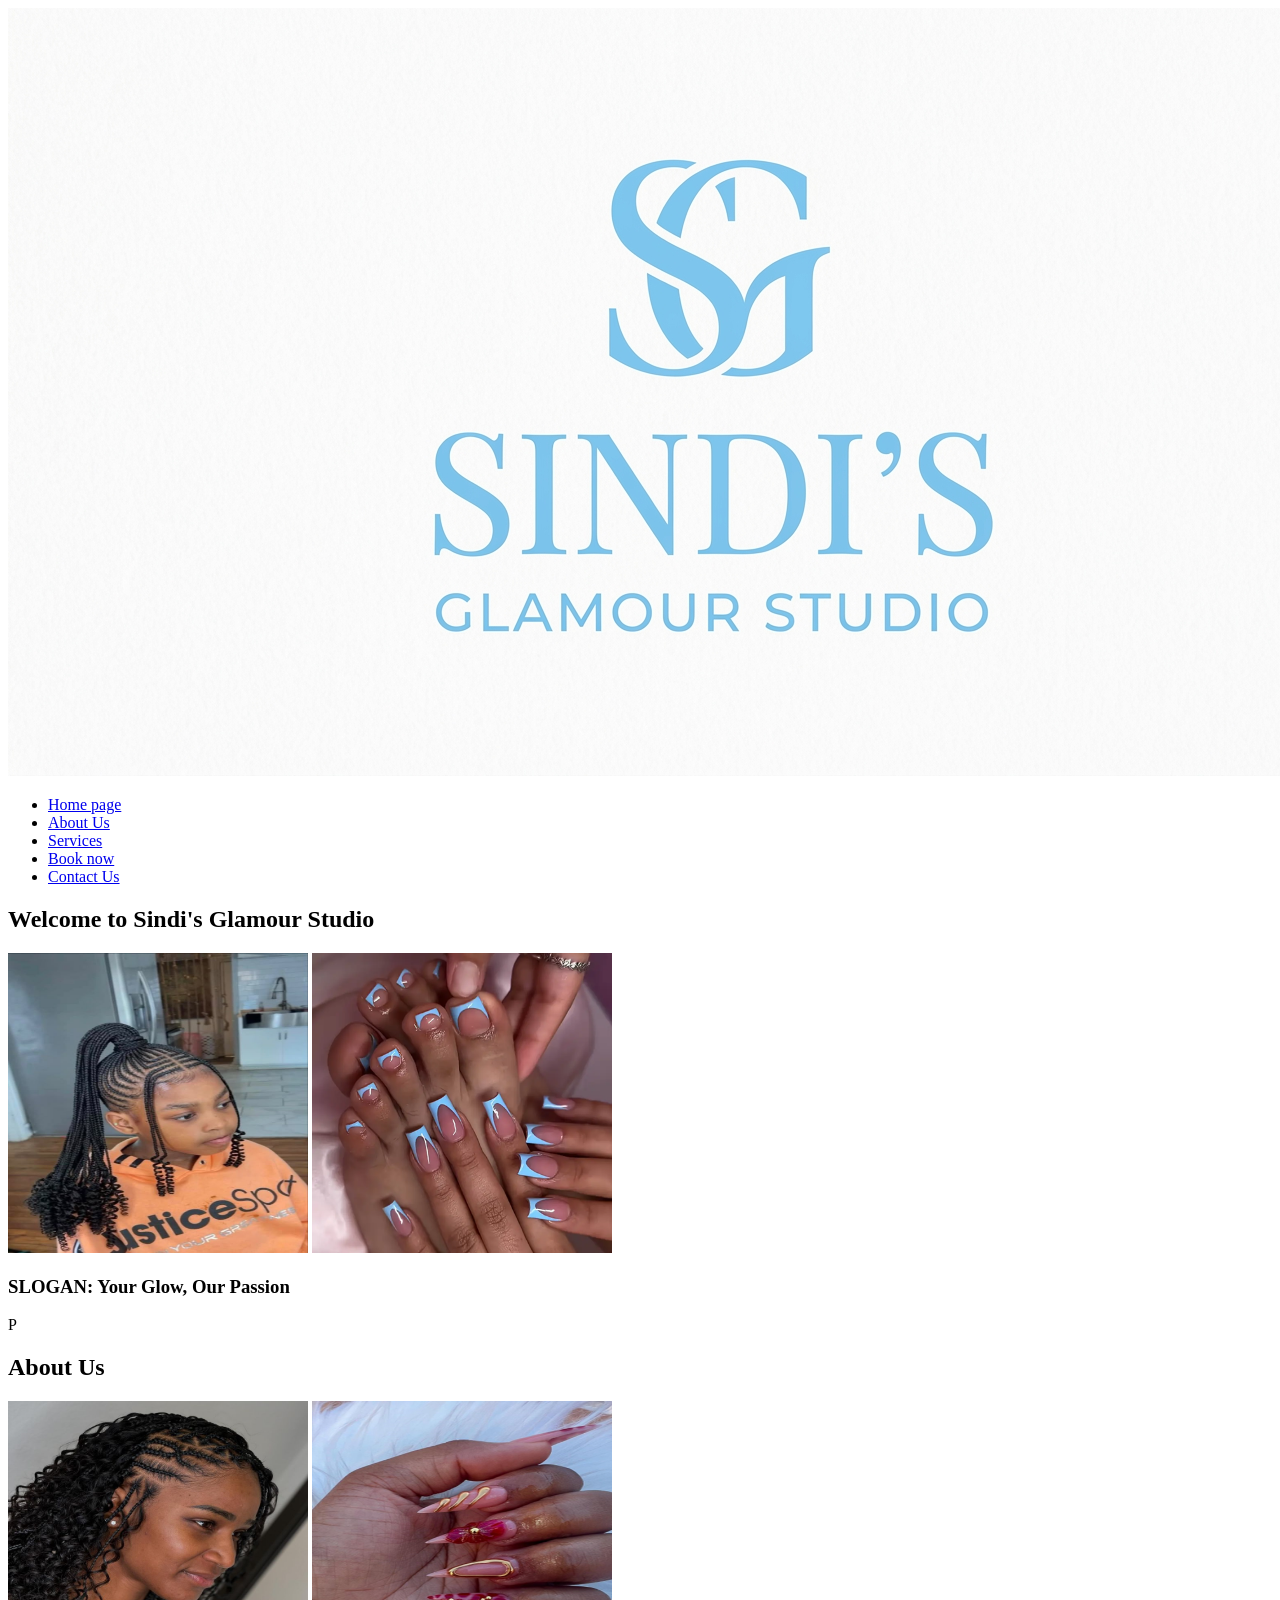
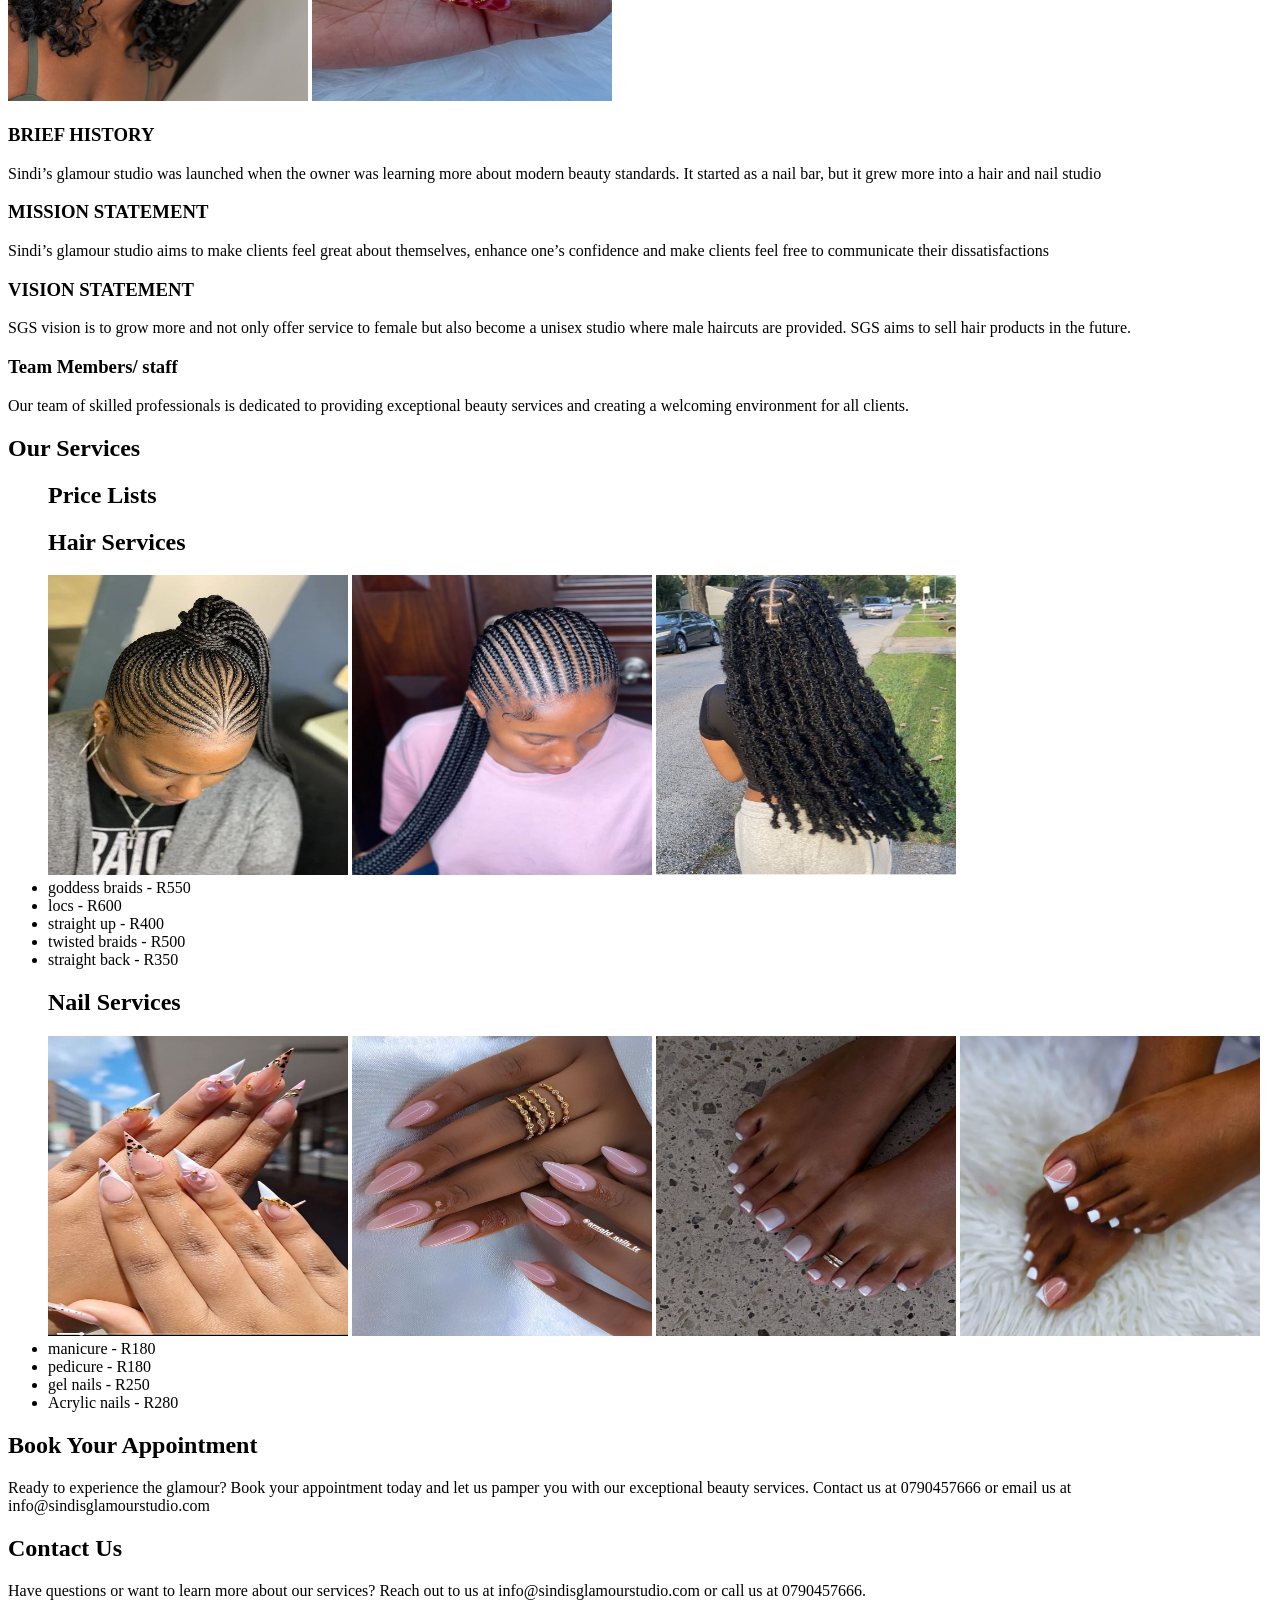
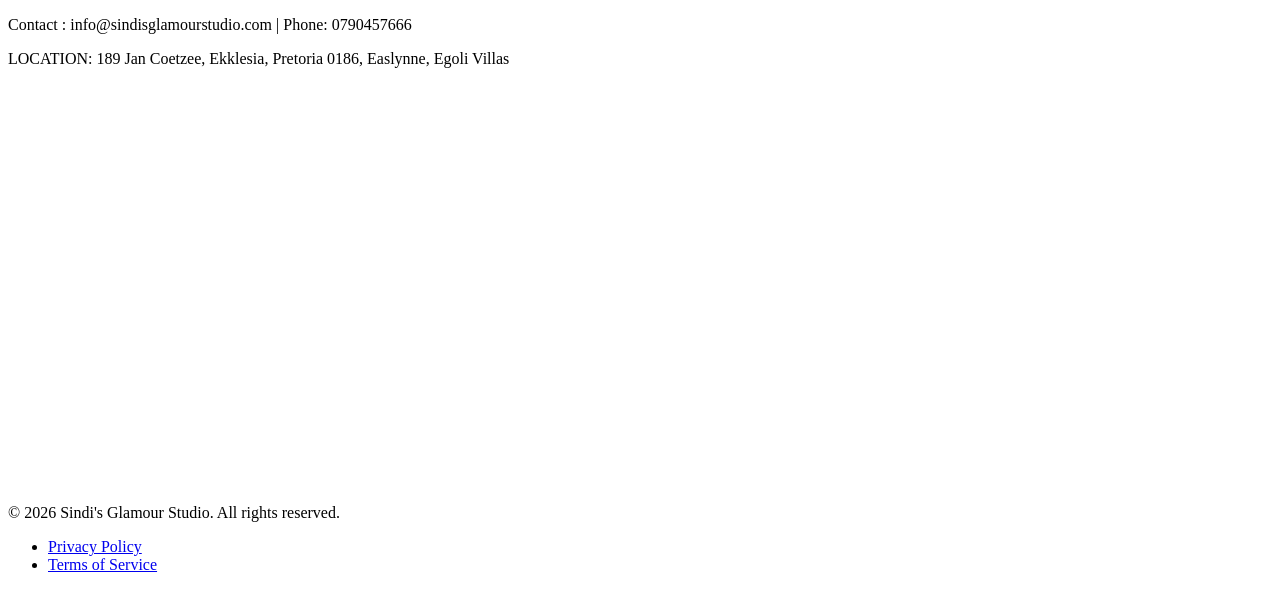
==== index.html @ ba24de49 "updated website pages" ====
<!DOCTYPE html>
<html lang="en">
<head>
    <meta charset="UTF-8">
    <meta name="viewport" content="width=device-width, initial-scale=1.0">
    <title>Sindi's Studio Website </title>
</head>
<body>
 <header>
    <img src="Logo.png"  >
     <ul>
           <li><a href="#Homepage"> Home page </a></li>
           <li><a href="#AboutUs"> About Us </a></li>
           <li><a href="#Services"> Services </a></li>
           <li><a href="#Reservations"> Book now </a></li> 
           <li><a href="#ContactUs"> Contact Us </a></li>
        </ul>
    </nav>
 </header>

<section id="Homepage">
<h1> Welcome to Sindi's Glamour Studio </h1>
    <img src="hair 1.jpg" alt="Hair Style" style="width:300px; height: 300px;">
    <img src="nails 1.png" alt="Nails Design" style="width:300px; height: 300px;">
    <h3>SLOGAN: Your Glow, Our Passion</h3>
     P
</section>
<section id="AboutUs">
    <h2> About Us </h2>
    <img src="hair 2.jpg" alt="About Us" style="width:300px;height: 300px;">
     <img src="nails 2.png" alt="About Us" style="width:300px; height: 300px;">
    <h3>BRIEF HISTORY</h3>
      <p>Sindi’s glamour studio was launched when the owner was
        learning more about modern beauty standards. It started as 
        a nail bar, but it grew more into a hair and nail studio </p>
    <h3>MISSION STATEMENT</h3>
      <p>Sindi’s glamour studio aims to make clients feel great
        about themselves, enhance one’s confidence and make clients 
        feel free to communicate their dissatisfactions
       <h3>VISION STATEMENT</h3>
       <p>SGS vision is to grow more and not only offer service to female
         but also become a unisex studio where male haircuts are provided.
         SGS aims to sell hair products in the future.
</p>  
    <h3> Team Members/ staff </h3>
      <p>Our team of skilled professionals is dedicated to providing 
        exceptional beauty services and creating a welcoming 
        environment for all clients.</p>
</section>
<section id="Services">
    <h2> Our Services </h2>
    <ul>
        <h2>Price Lists</h2>
        <h2>Hair Services </h2>
        <img src="hair 3.jpg" alt="Hair Service" style="width:300px; height:300px;">
         <img src="sgs hair 1.jpg" alt="hair srvice" style="width: 300px;height:300px ;">
         <img src="sgs hair 2.jpg" alt="hair service" style="width: 300px;height:300px ;">
        <li> goddess braids - R550</li>
        <li>locs - R600</li>
        <li> straight up - R400</li>
         <li>twisted braids - R500</li>
        <li>straight back - R350</li>
        <h2>Nail Services</h2>
        <img src="nails 3.jpg" alt="Nails Design 3" style="width:300px; height:300px;">
        <img src="sgs nair 1.jpg" alt="Nail Service 1" style="width: 300px;height:300px ;">
        <img src="sgs nail 2.jpg" alt="Nail Service 2" style="width: 300px;height:300px ;">
        <img src="sgs nail 3.jpg" alt="Nail Service 3" style="width: 300px;height:300px ;">

        <li>manicure - R180</li> 
        <li>pedicure - R180</li>
        <li>gel nails - R250</li>
        <li>Acrylic nails - R280</li>
    </ul>
</section>
<section id="Reservations">
    <h2> Book Your Appointment </h2>
    <p>Ready to experience the glamour? Book your appointment today and let us pamper you with our exceptional beauty services. Contact us at 0790457666 or email us at info@sindisglamourstudio.com</p>
</section>
<section id="ContactUs">
    <h2> Contact Us </h2>
    <p>Have questions or want to learn more about our services? Reach out to us at info@sindisglamourstudio.com or call us at 0790457666.</p>
<p>Contact : info@sindisglamourstudio.com | Phone: 0790457666</p>
<p>LOCATION: 189 Jan Coetzee, Ekklesia, Pretoria 0186, Easlynne, Egoli Villas</p>
<iframe src="https://www.google.com/maps/embed?pb=!1m18!1m12!1m3!1d3600.1234567890!2d28.0234567!3d-25.7234567!2m3!1f0!2f0!3f0!3m2!1i1024!2i768!4f13.1!3m3!1m2!1s0x1e955d1234567890%3A0x1234567890abcdef!2s189%20Jan%20Coetzee%2C%20Ekklesia%2C%20Pretoria%2C%200186!5e0!3m2!1sen!2sza!4v1234567890123" width="100%" height="400" style="border:0;" allowfullscreen="" loading="lazy" referrerpolicy="no-referrer-when-downgrade"></iframe>
</section>
 <footer>
    
    <p>&copy; 2026 Sindi's Glamour Studio. All rights reserved.</p>
    <ul>
        <li><a href="#privacy">Privacy Policy</a></li>
        <li><a href="#terms">Terms of Service</a></li>
        
    </ul>
 </footer>
</body>
</html>
























</html>
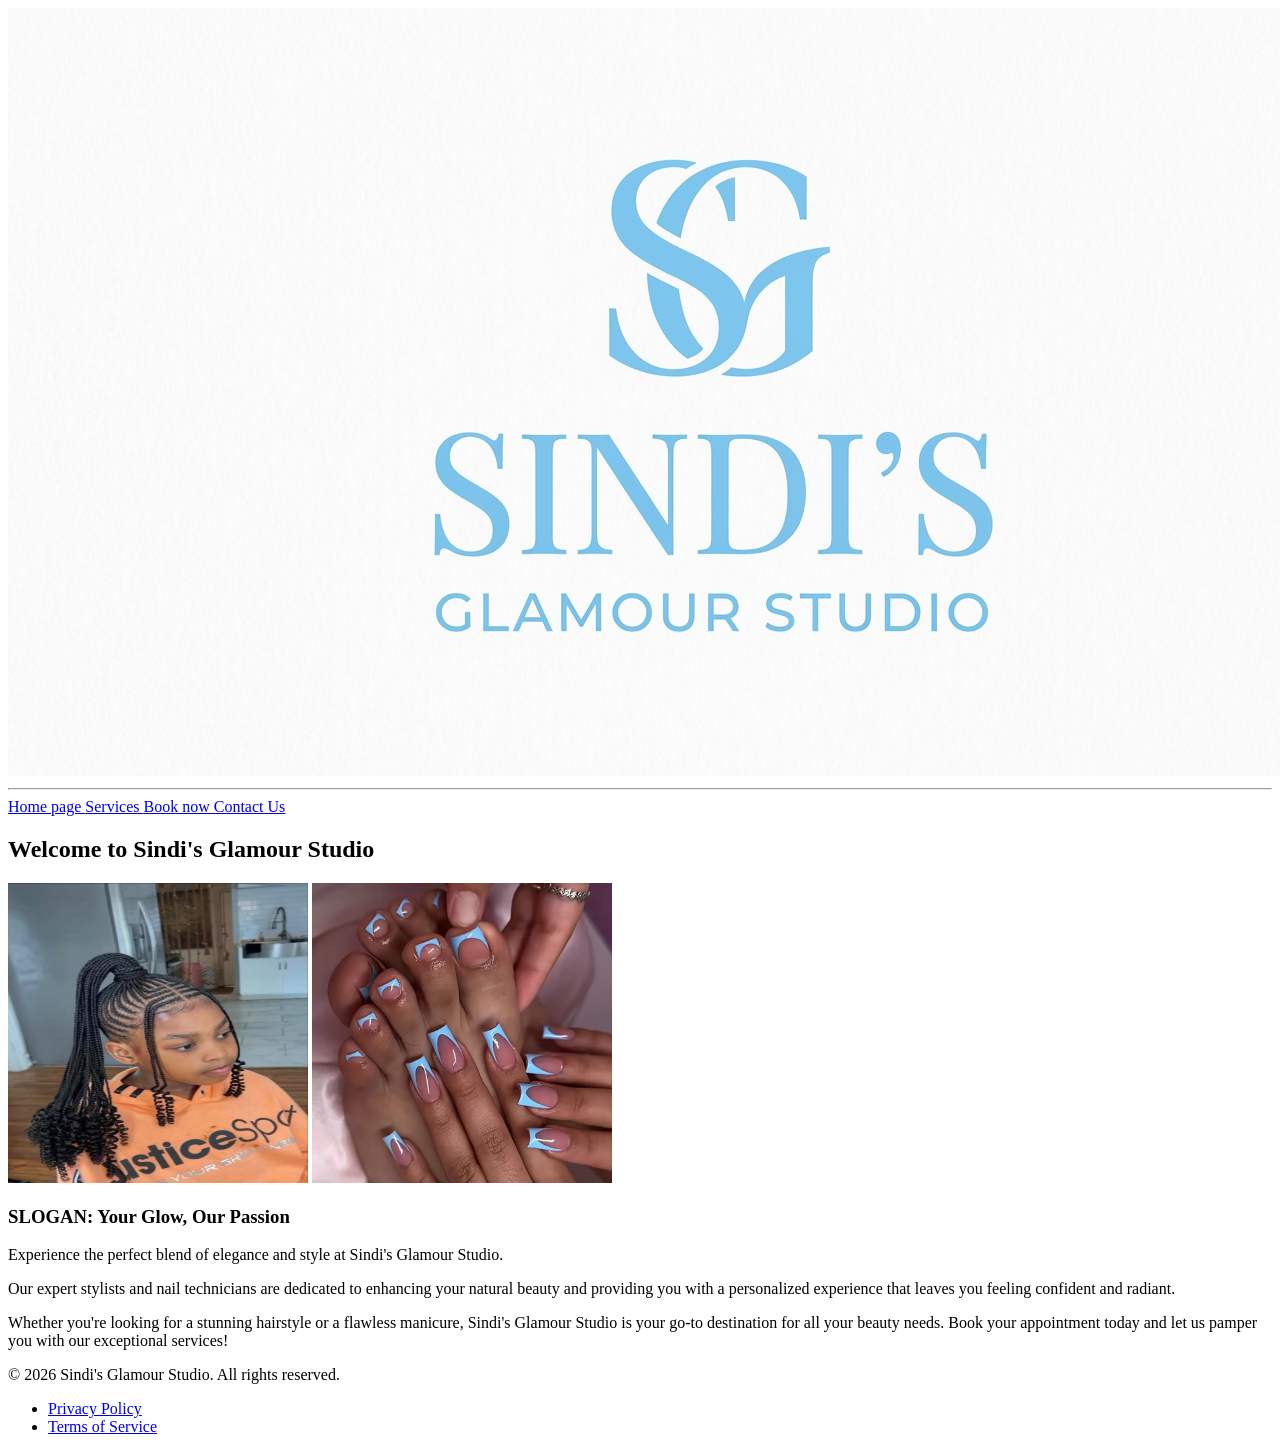
==== commit fa8392b8: "update index.html and add more website pages such as services.html,contact.html,reservation.html and" ====
--- a/index.html
+++ b/index.html
@@ -3,19 +3,21 @@
 <head>
     <meta charset="UTF-8">
     <meta name="viewport" content="width=device-width, initial-scale=1.0">
-    <title>Sindi's Studio Website </title>
+    <title> Home - Sindi's Glamour Studio </title>
 </head>
 <body>
  <header>
-    <img src="Logo.png"  >
-     <ul>
-           <li><a href="#Homepage"> Home page </a></li>
-           <li><a href="#AboutUs"> About Us </a></li>
-           <li><a href="#Services"> Services </a></li>
-           <li><a href="#Reservations"> Book now </a></li> 
-           <li><a href="#ContactUs"> Contact Us </a></li>
-        </ul>
+  
+    <img src="Logo.png" alt="Sindi's Glamour Studio Logo">
+    
+    <nav>
+        <hr>
+           <a href="#Homepage"> Home page </a>
+           <a href="#Services"> Services </a>
+           <a href="#Reservations"> Book now </a>
+           <a href="#ContactUs"> Contact Us </a>
     </nav>
+  
  </header>
 
 <section id="Homepage">
@@ -23,68 +25,12 @@
     <img src="hair 1.jpg" alt="Hair Style" style="width:300px; height: 300px;">
     <img src="nails 1.png" alt="Nails Design" style="width:300px; height: 300px;">
     <h3>SLOGAN: Your Glow, Our Passion</h3>
-     P
-</section>
-<section id="AboutUs">
-    <h2> About Us </h2>
-    <img src="hair 2.jpg" alt="About Us" style="width:300px;height: 300px;">
-     <img src="nails 2.png" alt="About Us" style="width:300px; height: 300px;">
-    <h3>BRIEF HISTORY</h3>
-      <p>Sindi’s glamour studio was launched when the owner was
-        learning more about modern beauty standards. It started as 
-        a nail bar, but it grew more into a hair and nail studio </p>
-    <h3>MISSION STATEMENT</h3>
-      <p>Sindi’s glamour studio aims to make clients feel great
-        about themselves, enhance one’s confidence and make clients 
-        feel free to communicate their dissatisfactions
-       <h3>VISION STATEMENT</h3>
-       <p>SGS vision is to grow more and not only offer service to female
-         but also become a unisex studio where male haircuts are provided.
-         SGS aims to sell hair products in the future.
-</p>  
-    <h3> Team Members/ staff </h3>
-      <p>Our team of skilled professionals is dedicated to providing 
-        exceptional beauty services and creating a welcoming 
-        environment for all clients.</p>
-</section>
-<section id="Services">
-    <h2> Our Services </h2>
-    <ul>
-        <h2>Price Lists</h2>
-        <h2>Hair Services </h2>
-        <img src="hair 3.jpg" alt="Hair Service" style="width:300px; height:300px;">
-         <img src="sgs hair 1.jpg" alt="hair srvice" style="width: 300px;height:300px ;">
-         <img src="sgs hair 2.jpg" alt="hair service" style="width: 300px;height:300px ;">
-        <li> goddess braids - R550</li>
-        <li>locs - R600</li>
-        <li> straight up - R400</li>
-         <li>twisted braids - R500</li>
-        <li>straight back - R350</li>
-        <h2>Nail Services</h2>
-        <img src="nails 3.jpg" alt="Nails Design 3" style="width:300px; height:300px;">
-        <img src="sgs nair 1.jpg" alt="Nail Service 1" style="width: 300px;height:300px ;">
-        <img src="sgs nail 2.jpg" alt="Nail Service 2" style="width: 300px;height:300px ;">
-        <img src="sgs nail 3.jpg" alt="Nail Service 3" style="width: 300px;height:300px ;">
-
-        <li>manicure - R180</li> 
-        <li>pedicure - R180</li>
-        <li>gel nails - R250</li>
-        <li>Acrylic nails - R280</li>
-    </ul>
-</section>
-<section id="Reservations">
-    <h2> Book Your Appointment </h2>
-    <p>Ready to experience the glamour? Book your appointment today and let us pamper you with our exceptional beauty services. Contact us at 0790457666 or email us at info@sindisglamourstudio.com</p>
-</section>
-<section id="ContactUs">
-    <h2> Contact Us </h2>
-    <p>Have questions or want to learn more about our services? Reach out to us at info@sindisglamourstudio.com or call us at 0790457666.</p>
-<p>Contact : info@sindisglamourstudio.com | Phone: 0790457666</p>
-<p>LOCATION: 189 Jan Coetzee, Ekklesia, Pretoria 0186, Easlynne, Egoli Villas</p>
-<iframe src="https://www.google.com/maps/embed?pb=!1m18!1m12!1m3!1d3600.1234567890!2d28.0234567!3d-25.7234567!2m3!1f0!2f0!3f0!3m2!1i1024!2i768!4f13.1!3m3!1m2!1s0x1e955d1234567890%3A0x1234567890abcdef!2s189%20Jan%20Coetzee%2C%20Ekklesia%2C%20Pretoria%2C%200186!5e0!3m2!1sen!2sza!4v1234567890123" width="100%" height="400" style="border:0;" allowfullscreen="" loading="lazy" referrerpolicy="no-referrer-when-downgrade"></iframe>
-</section>
- <footer>
-    
+     <p>Experience the perfect blend of elegance and style at Sindi's Glamour Studio.</p>
+     <p>Our expert stylists and nail technicians are dedicated to enhancing your natural beauty and providing you with a personalized experience that leaves you feeling confident and radiant.</p>
+      <p>Whether you're looking for a stunning hairstyle or a flawless manicure, Sindi's Glamour Studio is your go-to destination for all your beauty needs. Book your appointment today and let us pamper you with our exceptional services!</p>
+    </section>
+</main>
+    <footer>
     <p>&copy; 2026 Sindi's Glamour Studio. All rights reserved.</p>
     <ul>
         <li><a href="#privacy">Privacy Policy</a></li>
@@ -93,29 +39,4 @@
     </ul>
  </footer>
 </body>
-</html>
-
-
-
-
-
-
-
-
-
-
-
-
-
-
-
-
-
-
-
-
-
-
-
-
 </html>
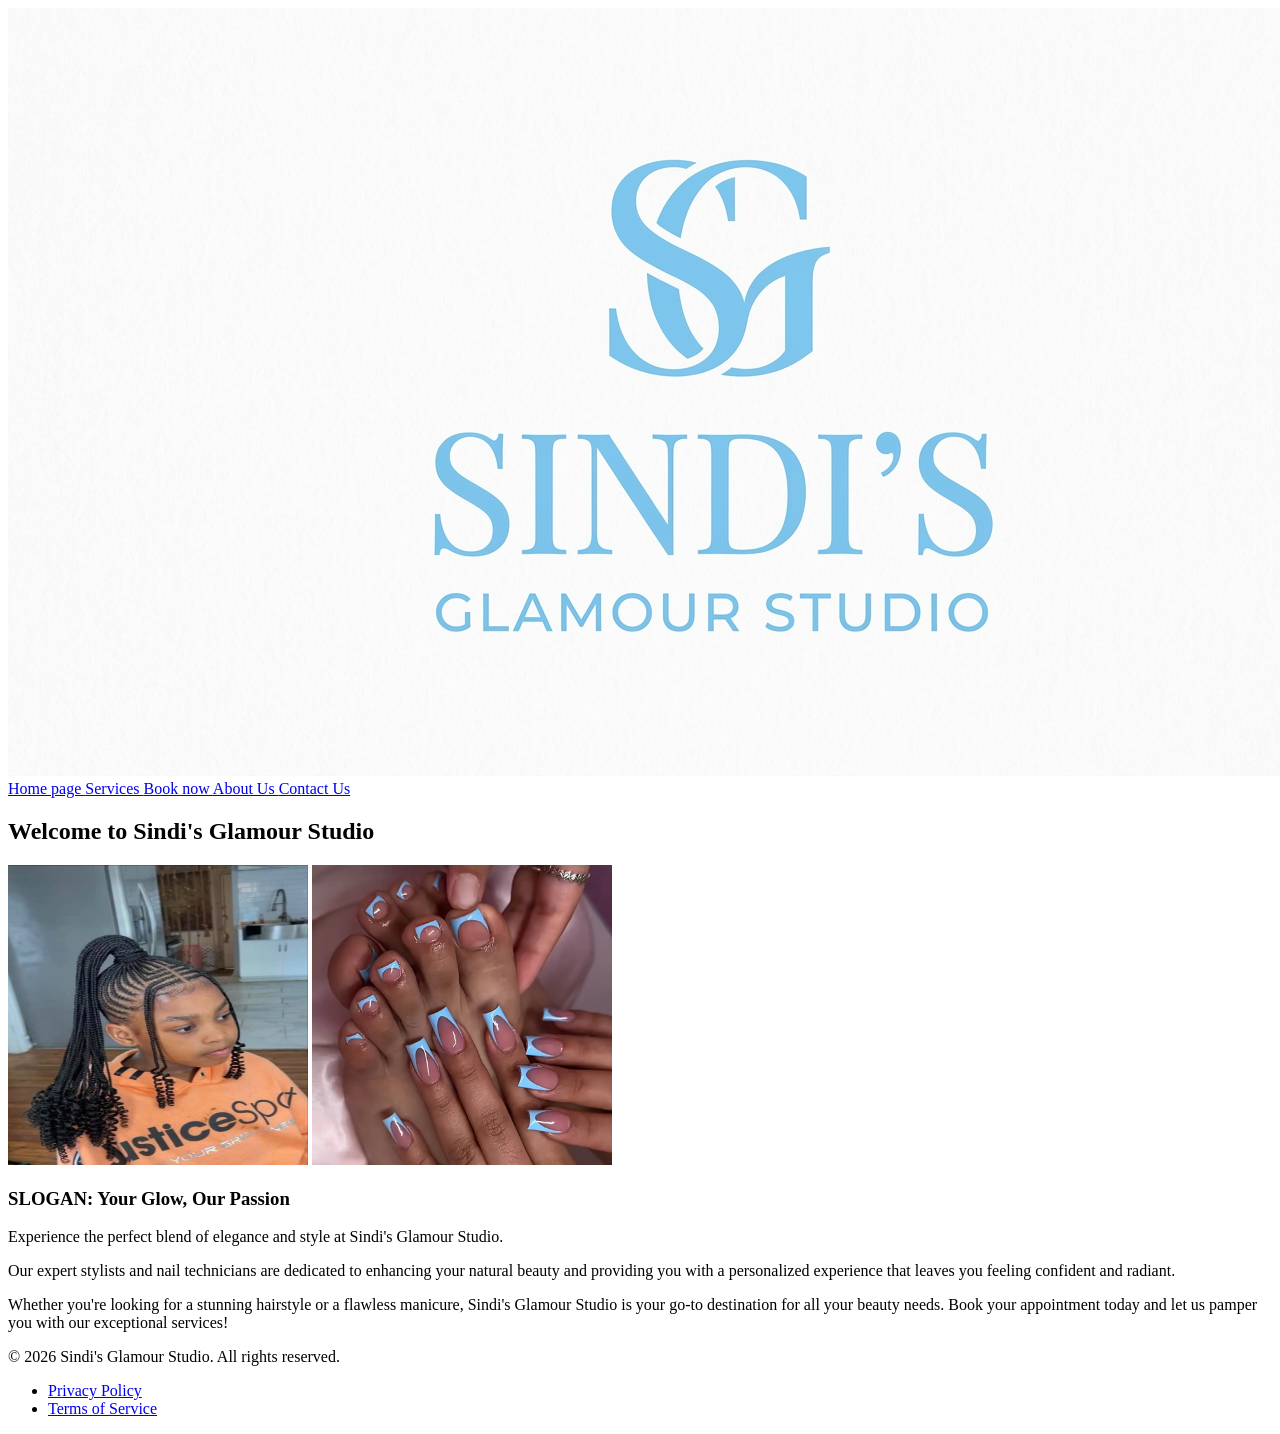
==== commit 1da9b654: "i comitted all changes made in the  sindi's glamour folder and addition of a doc.x  and the delete o" ====
--- a/index.html
+++ b/index.html
@@ -7,14 +7,14 @@
 </head>
 <body>
  <header>
-  
+  <!-- The header section includes the logo and navigation menu which will be added to all the pages -->
     <img src="Logo.png" alt="Sindi's Glamour Studio Logo">
     
     <nav>
-        <hr>
            <a href="#Homepage"> Home page </a>
            <a href="#Services"> Services </a>
            <a href="#Reservations"> Book now </a>
+            <a href="#AboutUs"> About Us </a>
            <a href="#ContactUs"> Contact Us </a>
     </nav>
   
@@ -31,7 +31,8 @@
     </section>
 </main>
     <footer>
-    <p>&copy; 2026 Sindi's Glamour Studio. All rights reserved.</p>
+        <!-- The footer section includes copyright information and links to privacy policy and terms of service which will be added to all the pages -->
+        <p>&copy; 2026 Sindi's Glamour Studio. All rights reserved.</p>
     <ul>
         <li><a href="#privacy">Privacy Policy</a></li>
         <li><a href="#terms">Terms of Service</a></li>
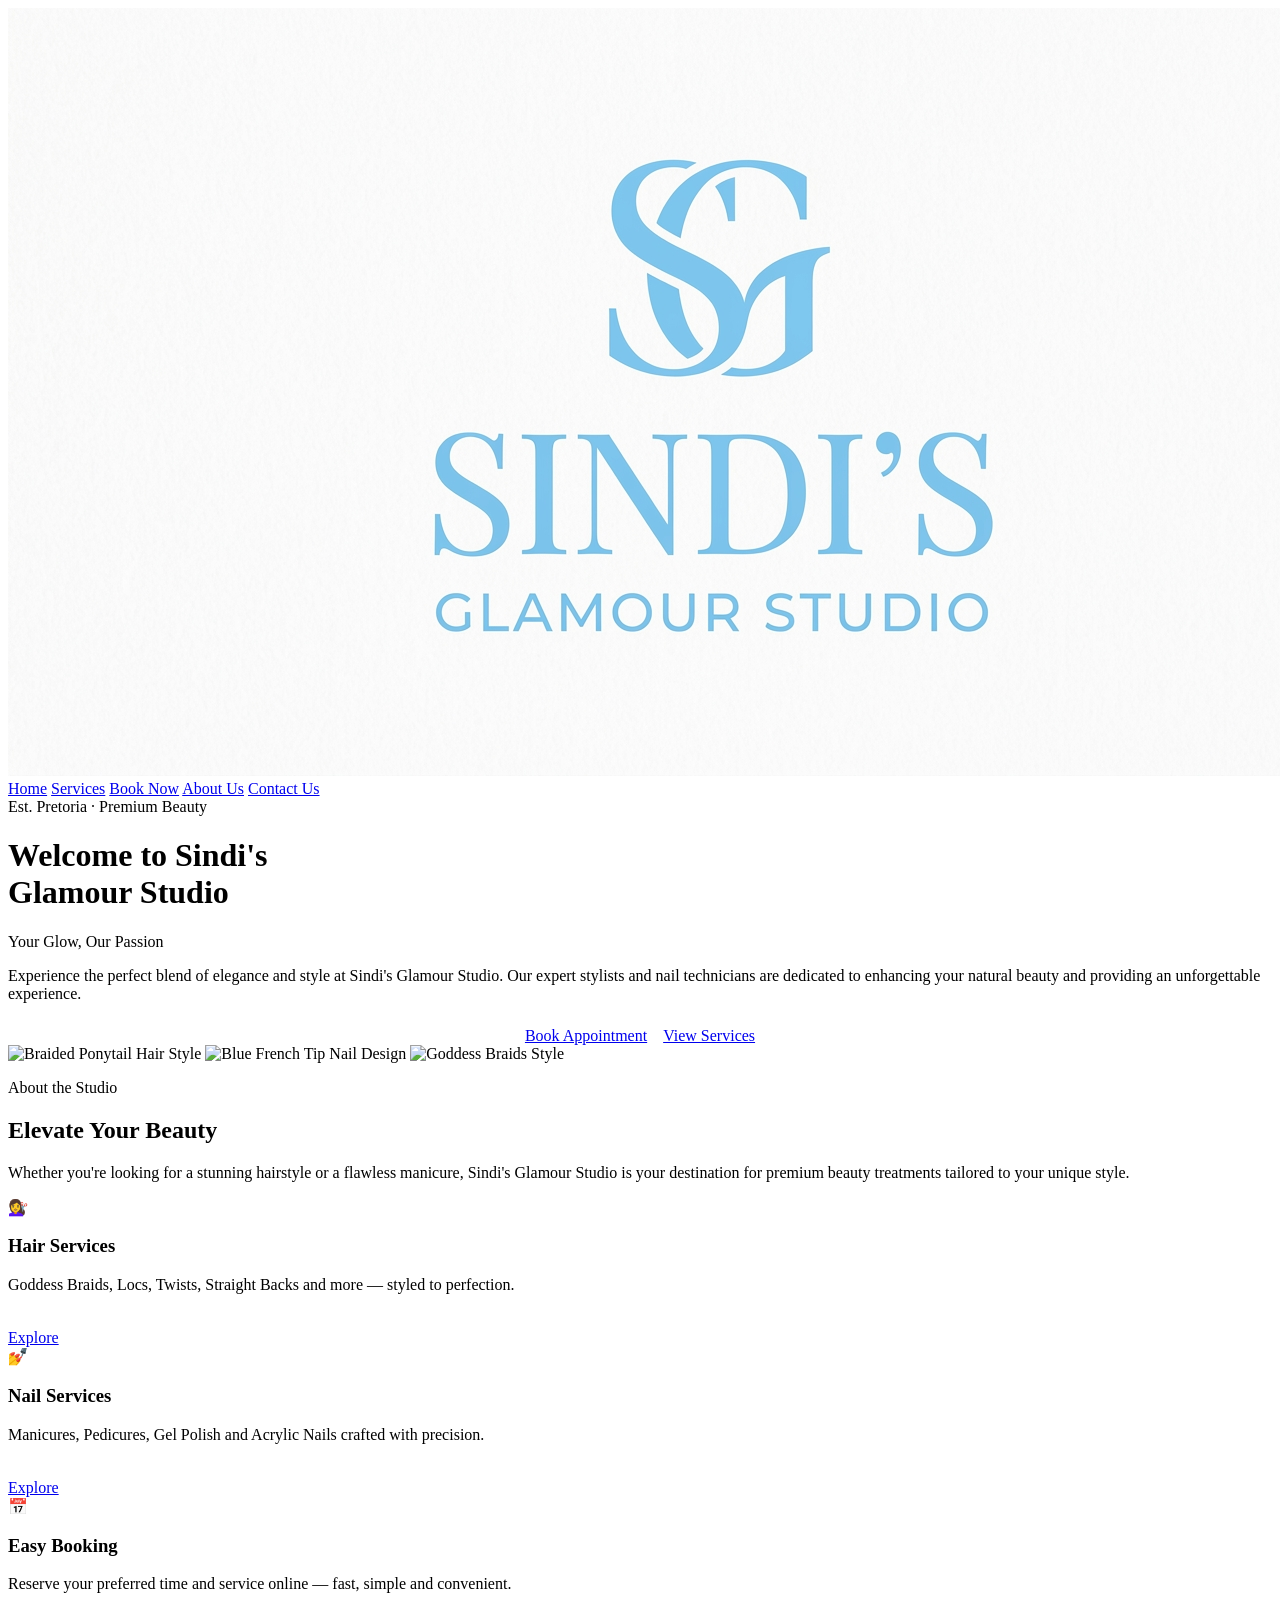
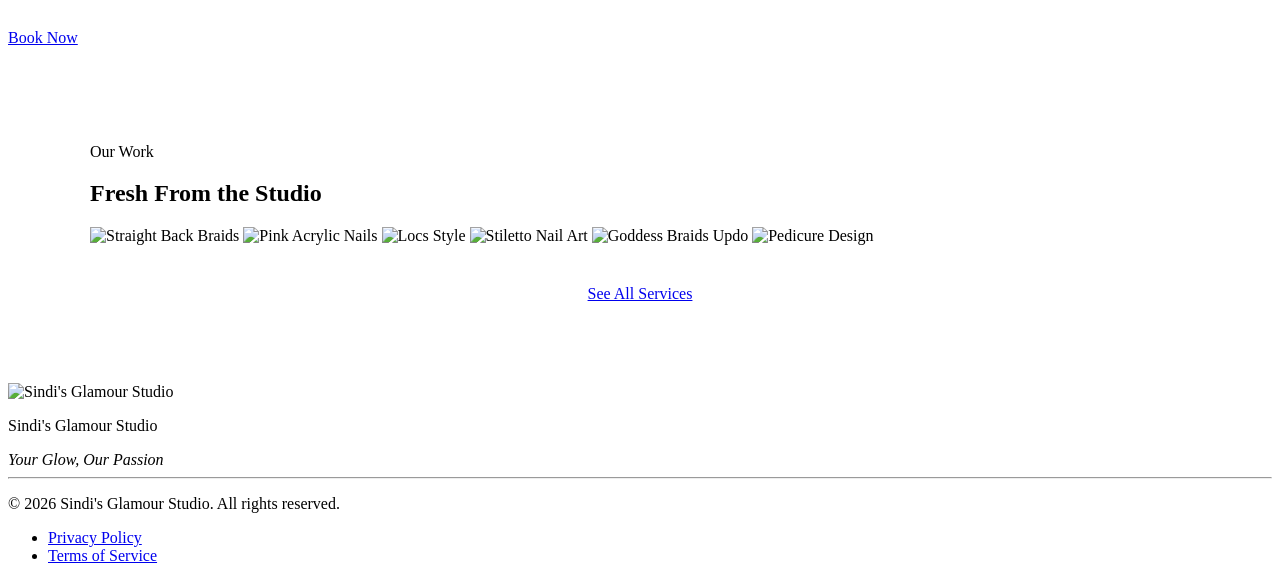
==== commit c10d243a: "I am commiting all the changes i made on index.html" ====
--- a/index.html
+++ b/index.html
@@ -1,43 +1,114 @@
 <!DOCTYPE html>
 <html lang="en">
 <head>
-    <meta charset="UTF-8">
-    <meta name="viewport" content="width=device-width, initial-scale=1.0">
-    <title> Home - Sindi's Glamour Studio </title>
+  <meta charset="UTF-8">
+  <meta name="viewport" content="width=device-width, initial-scale=1.0">
+  <meta name="description" content="Sindi's Glamour Studio – Premium hair and nail services in Pretoria. Experience elegance and style.">
+  <title>Sindi's Glamour Studio – Home</title>
+  <link rel="stylesheet" href="style.css">
 </head>
 <body>
- <header>
-  <!-- The header section includes the logo and navigation menu which will be added to all the pages -->
-    <img src="Logo.png" alt="Sindi's Glamour Studio Logo">
-    
+
+  <header>
+    <a href="index.html" class="header-logo-link">
+      <img src="Logo.png" alt="Sindi's Glamour Studio Logo" class="logo-img">
+    </a>
     <nav>
-           <a href="#Homepage"> Home page </a>
-           <a href="#Services"> Services </a>
-           <a href="#Reservations"> Book now </a>
-            <a href="#AboutUs"> About Us </a>
-           <a href="#ContactUs"> Contact Us </a>
+      <a href="index.html" class="active">Home</a>
+      <a href="Services.html">Services</a>
+      <a href="Reservation.html">Book Now</a>
+      <a href="About.html">About Us</a>
+      <a href="Contact.html">Contact Us</a>
     </nav>
-  
- </header>
+  </header>
 
-<section id="Homepage">
-<h1> Welcome to Sindi's Glamour Studio </h1>
-    <img src="hair 1.jpg" alt="Hair Style" style="width:300px; height: 300px;">
-    <img src="nails 1.png" alt="Nails Design" style="width:300px; height: 300px;">
-    <h3>SLOGAN: Your Glow, Our Passion</h3>
-     <p>Experience the perfect blend of elegance and style at Sindi's Glamour Studio.</p>
-     <p>Our expert stylists and nail technicians are dedicated to enhancing your natural beauty and providing you with a personalized experience that leaves you feeling confident and radiant.</p>
-      <p>Whether you're looking for a stunning hairstyle or a flawless manicure, Sindi's Glamour Studio is your go-to destination for all your beauty needs. Book your appointment today and let us pamper you with our exceptional services!</p>
+  <main>
+    <!-- Hero Section -->
+    <div class="hero">
+      <span class="hero-badge">Est. Pretoria · Premium Beauty</span>
+      <h1>Welcome to Sindi's<br>Glamour Studio</h1>
+      <p class="slogan">Your Glow, Our Passion</p>
+      <p>Experience the perfect blend of elegance and style at Sindi's Glamour Studio.
+         Our expert stylists and nail technicians are dedicated to enhancing your
+         natural beauty and providing an unforgettable experience.</p>
+      <div style="display:flex; gap:1rem; justify-content:center; flex-wrap:wrap; margin-top:1.5rem;">
+        <a href="Reservation.html" class="btn btn-solid">Book Appointment</a>
+        <a href="Services.html" class="btn">View Services</a>
+      </div>
+      <div class="hero-images">
+        <img src="images/hair_1.jpg" alt="Braided Ponytail Hair Style">
+        <img src="images/nails_1.png" alt="Blue French Tip Nail Design">
+        <img src="images/hair_2.jpg" alt="Goddess Braids Style">
+      </div>
+    </div>
+
+    <!-- Welcome / Feature Section -->
+    <section>
+      <div class="section-header">
+        <p class="section-label">About the Studio</p>
+        <h2>Elevate Your Beauty</h2>
+        <div class="gold-line"></div>
+        <p>Whether you're looking for a stunning hairstyle or a flawless manicure,
+           Sindi's Glamour Studio is your destination for premium beauty treatments
+           tailored to your unique style.</p>
+      </div>
+
+      <div class="services-grid">
+        <div class="service-card">
+          <div class="service-icon">💇‍♀️</div>
+          <h3>Hair Services</h3>
+          <p>Goddess Braids, Locs, Twists, Straight Backs and more — styled to perfection.</p>
+          <a href="Services.html" class="btn" style="margin-top:1.2rem; display:inline-block;">Explore</a>
+        </div>
+        <div class="service-card">
+          <div class="service-icon">💅</div>
+          <h3>Nail Services</h3>
+          <p>Manicures, Pedicures, Gel Polish and Acrylic Nails crafted with precision.</p>
+          <a href="Services.html" class="btn" style="margin-top:1.2rem; display:inline-block;">Explore</a>
+        </div>
+        <div class="service-card">
+          <div class="service-icon">📅</div>
+          <h3>Easy Booking</h3>
+          <p>Reserve your preferred time and service online — fast, simple and convenient.</p>
+          <a href="Reservation.html" class="btn" style="margin-top:1.2rem; display:inline-block;">Book Now</a>
+        </div>
+      </div>
     </section>
-</main>
-    <footer>
-        <!-- The footer section includes copyright information and links to privacy policy and terms of service which will be added to all the pages -->
-        <p>&copy; 2026 Sindi's Glamour Studio. All rights reserved.</p>
+
+    <!-- Gallery Preview -->
+    <section style="background: var(--blue-pale); max-width:100%; padding: 5rem 2rem;">
+      <div style="max-width:1100px; margin:0 auto;">
+        <div class="section-header">
+          <p class="section-label">Our Work</p>
+          <h2>Fresh From the Studio</h2>
+          <div class="gold-line"></div>
+        </div>
+        <div class="img-grid">
+          <img src="images/sgs_hair_1.jpg" alt="Straight Back Braids">
+          <img src="images/nails_2.png"    alt="Pink Acrylic Nails">
+          <img src="images/sgs_hair_2.jpg" alt="Locs Style">
+          <img src="images/nails_3.jpg"    alt="Stiletto Nail Art">
+          <img src="images/hair_3.jpg"     alt="Goddess Braids Updo">
+          <img src="images/sgs_nail_2.jpg" alt="Pedicure Design">
+        </div>
+        <div style="text-align:center; margin-top:2.5rem;">
+          <a href="Services.html" class="btn btn-solid">See All Services</a>
+        </div>
+      </div>
+    </section>
+  </main>
+
+  <footer>
+    <img src="images/Logo.png" alt="Sindi's Glamour Studio" class="footer-logo">
+    <p class="footer-brand">Sindi's Glamour Studio</p>
+    <p style="font-style:italic; font-family:'Cormorant Garamond',serif; margin-bottom:0.5rem;">Your Glow, Our Passion</p>
+    <hr>
+    <p>&copy; 2026 Sindi's Glamour Studio. All rights reserved.</p>
     <ul>
-        <li><a href="#privacy">Privacy Policy</a></li>
-        <li><a href="#terms">Terms of Service</a></li>
-        
+      <li><a href="#privacy">Privacy Policy</a></li>
+      <li><a href="#terms">Terms of Service</a></li>
     </ul>
- </footer>
+  </footer>
+
 </body>
-</html>+</html>
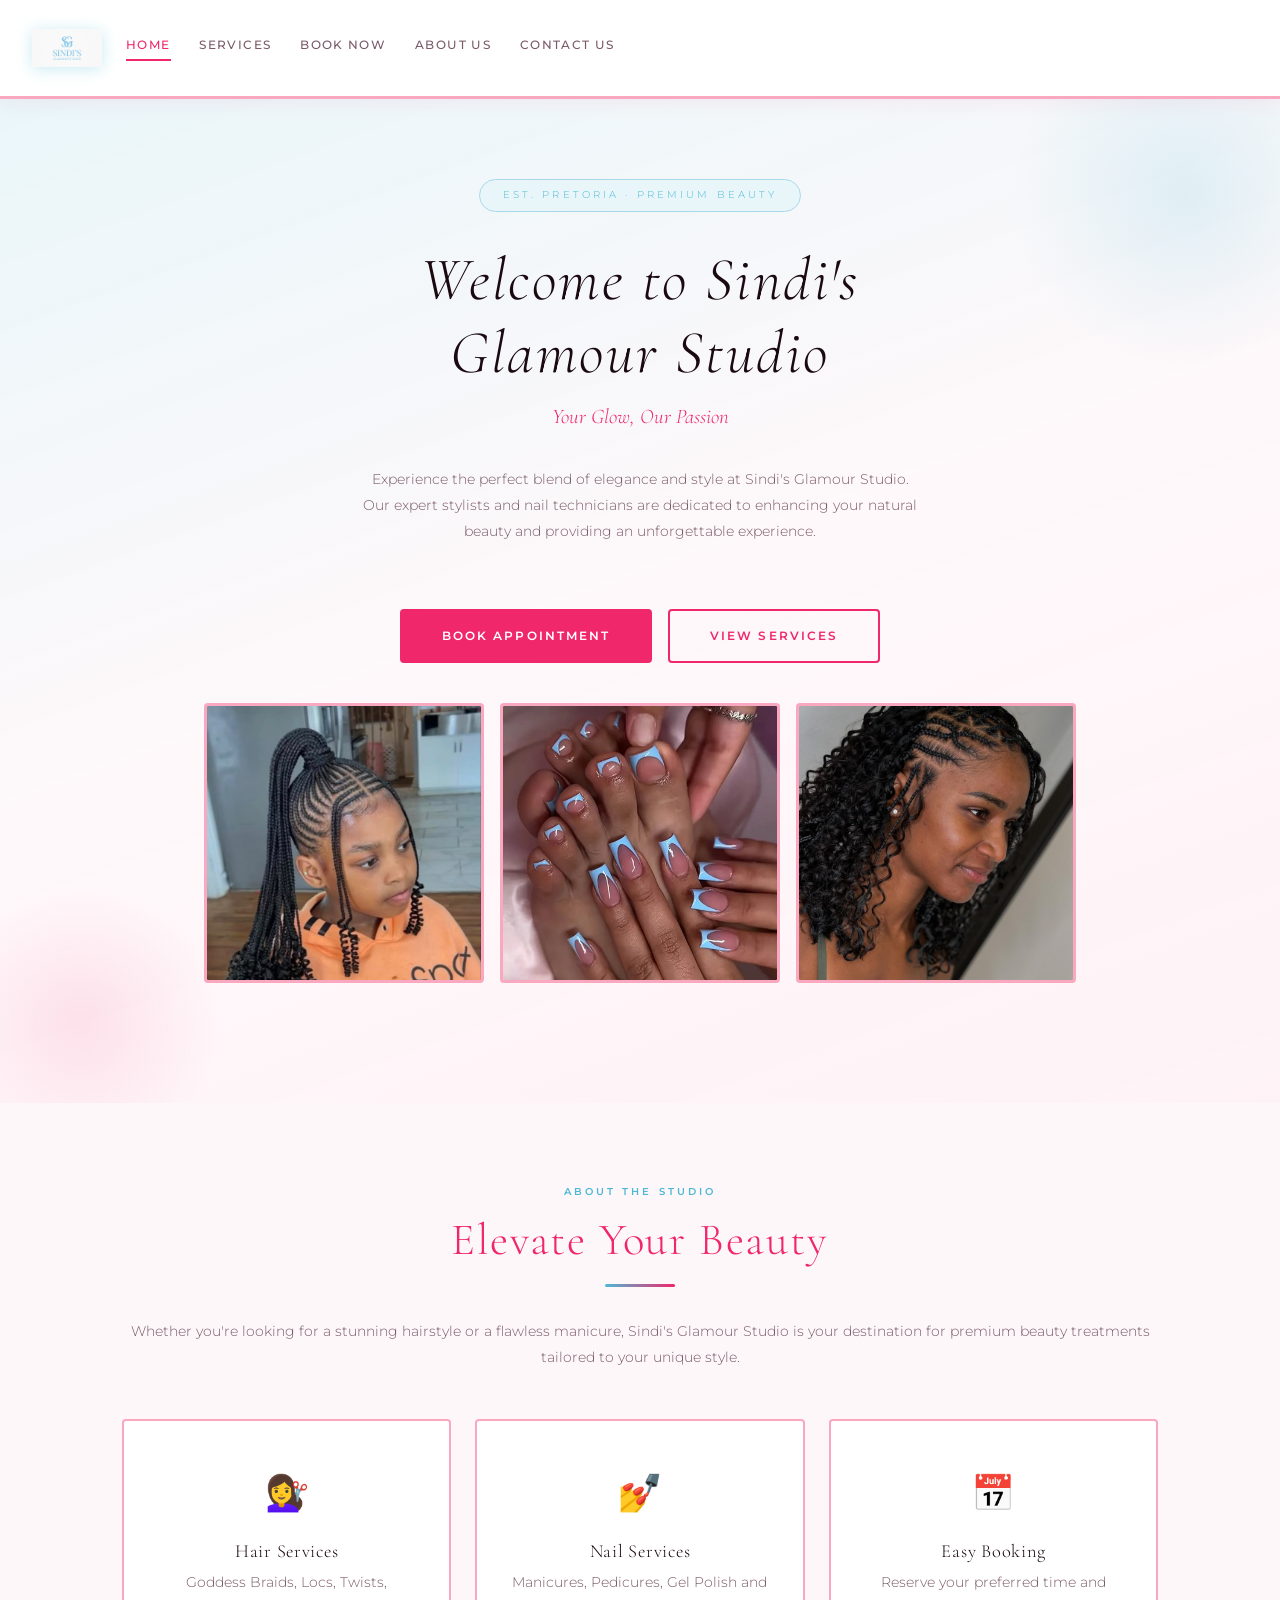
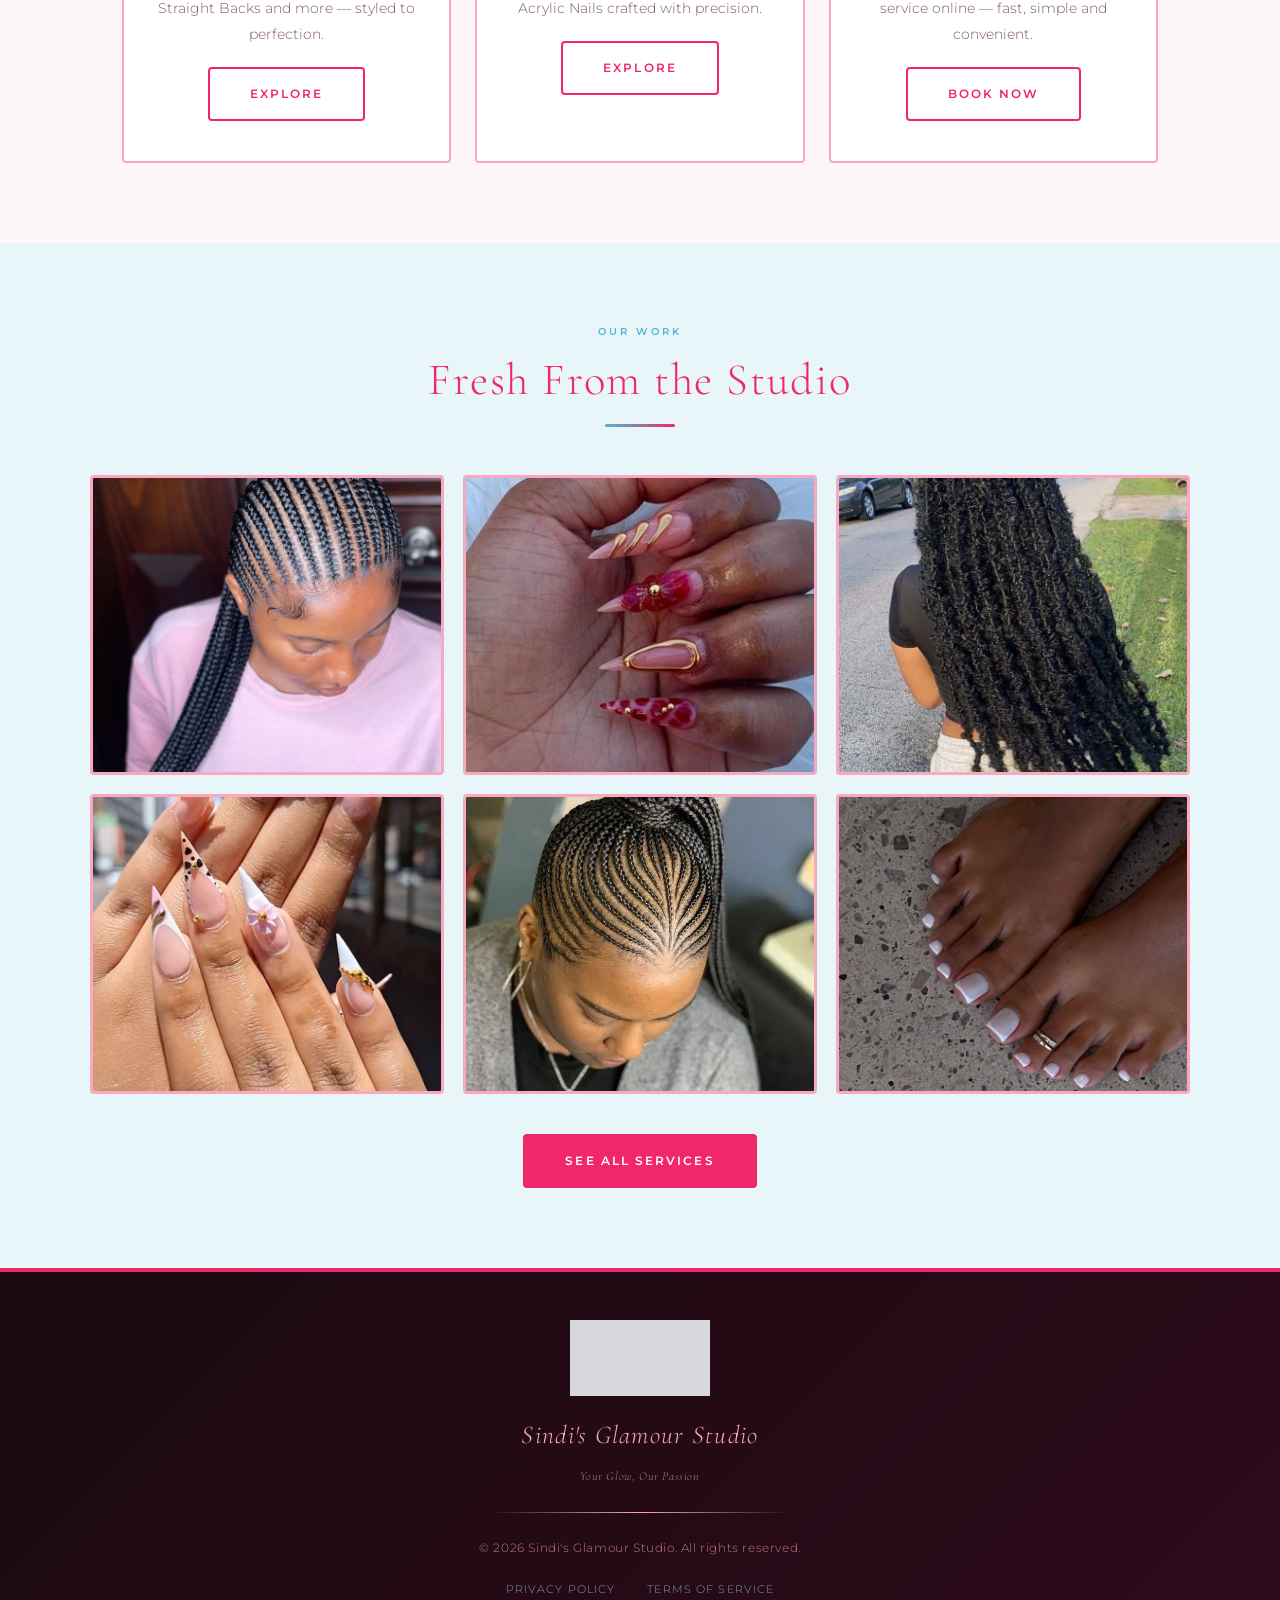
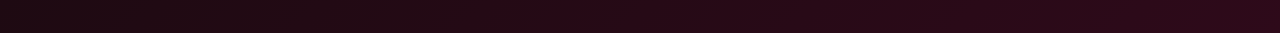
==== commit 1aee4e91: "im commiting all the change imade on  index.html" ====
--- a/index.html
+++ b/index.html
@@ -103,7 +103,7 @@
     <p class="footer-brand">Sindi's Glamour Studio</p>
     <p style="font-style:italic; font-family:'Cormorant Garamond',serif; margin-bottom:0.5rem;">Your Glow, Our Passion</p>
     <hr>
-    <p>&copy; 2026 Sindi's Glamour Studio. All rights reserved.</p>
+    <p>&copy; 2026 Sindi's Glamour Studio. All rights reserved.</p> 
     <ul>
       <li><a href="#privacy">Privacy Policy</a></li>
       <li><a href="#terms">Terms of Service</a></li>
--- a/style.css
+++ b/style.css
@@ -0,0 +1,808 @@
+/* ============================================
+   SINDI'S GLAMOUR STUDIO — Brand CSS Theme
+   Colour Palette (from rubric):
+     Sky Blue   #4DB8D4
+     Light Blue #A8D8E8
+     White      #FFFFFF
+     Light Pink #F9A8C0
+     Hot Pink   #F0276B
+   ============================================ */
+
+@import url('https://fonts.googleapis.com/css2?family=Cormorant+Garamond:ital,wght@0,300;0,400;0,600;1,300;1,400&family=Montserrat:wght@300;400;500;600&display=swap');
+
+/* ── CSS Variables ── */
+:root {
+  /* ── Official Brand Palette ── */
+  --sky-blue:   #4DB8D4;
+  --light-blue: #A8D8E8;
+  --white:      #FFFFFF;
+  --light-pink: #F9A8C0;
+  --hot-pink:   #F0276B;
+
+  /* ── Derived UI tones ── */
+  --pink-dark:  #B81D50;
+  --pink-pale:  #FDE8EF;
+  --blue-dark:  #2A8FA8;
+  --blue-pale:  #E8F6FA;
+  --bg:         #FDF7FA;
+  --dark:       #1A0A10;
+  --charcoal:   #2E1420;
+  --mid:        #F0E4EA;
+  --text-main:  #1A0A10;
+  --text-muted: #7A5A68;
+  --text-light: #FDF7FA;
+
+  --font-display: 'Cormorant Garamond', Georgia, serif;
+  --font-body:    'Montserrat', sans-serif;
+  --transition:   0.35s ease;
+  --shadow:       0 8px 40px rgba(240,39,107,0.12);
+  --shadow-blue:  0 8px 40px rgba(77,184,212,0.15);
+  --radius:       4px;
+}
+
+/* ── Reset & Base ── */
+*, *::before, *::after {
+  margin: 0;
+  padding: 0;
+  box-sizing: border-box;
+}
+
+html { scroll-behavior: smooth; }
+
+body {
+  background-color: var(--bg);
+  color: var(--text-main);
+  font-family: var(--font-body);
+  font-weight: 300;
+  font-size: 15px;
+  line-height: 1.8;
+  min-height: 100vh;
+}
+
+img { max-width: 100%; height: auto; display: block; }
+
+a {
+  color: var(--hot-pink);
+  text-decoration: none;
+  transition: color var(--transition);
+}
+a:hover { color: var(--pink-dark); }
+
+ul { list-style: none; }
+
+/* ── Typography ── */
+h1, h2, h3, h4 {
+  font-family: var(--font-display);
+  font-weight: 300;
+  letter-spacing: 0.04em;
+  line-height: 1.2;
+}
+
+h1 { font-size: clamp(2.2rem, 5vw, 3.8rem); }
+h2 { font-size: clamp(1.8rem, 3.5vw, 2.8rem); color: var(--hot-pink); }
+h3 { font-size: clamp(1.2rem, 2vw, 1.6rem); color: var(--dark); }
+p  { font-size: 0.9rem; color: var(--text-muted); }
+
+/* ── Brand Divider (sky-blue → hot-pink gradient) ── */
+.gold-line {
+  width: 70px;
+  height: 3px;
+  background: linear-gradient(90deg, var(--sky-blue), var(--hot-pink));
+  margin: 1rem auto 2rem;
+  border-radius: 2px;
+}
+
+/* ── HEADER ── */
+header {
+  background: var(--white);
+  border-bottom: 3px solid var(--light-pink);
+  box-shadow: 0 2px 20px rgba(240,39,107,0.08);
+  padding: 1rem 2rem;
+  position: sticky;
+  top: 0;
+  z-index: 1000;
+  display: flex;
+  align-items: center;
+  justify-content: space-between;
+  gap: 1rem;
+}
+
+header h1 { display: none; /* logo image used instead */ }
+
+.header-logo-link { display:flex; align-items:center; }
+
+.PLACEHOLDER {
+  font-size: clamp(1.1rem, 2.5vw, 1.5rem);
+  color: var(--hot-pink);
+  font-style: italic;
+  font-weight: 400;
+  white-space: nowrap;
+}
+
+header .logo-img {
+  width: 50px;
+  height: 50px;
+  border-radius: 50%;
+  object-fit: cover;
+  border: 2px solid var(--light-pink);
+}
+
+/* ── NAV ── */
+nav {
+  display: flex;
+  gap: 1.8rem;
+  flex-wrap: wrap;
+  align-items: center;
+}
+
+nav a {
+  font-family: var(--font-body);
+  font-size: 0.72rem;
+  font-weight: 500;
+  letter-spacing: 0.12em;
+  text-transform: uppercase;
+  color: var(--text-muted);
+  padding-bottom: 3px;
+  border-bottom: 2px solid transparent;
+  transition: all var(--transition);
+}
+
+nav a:hover,
+nav a.active {
+  color: var(--hot-pink);
+  border-bottom-color: var(--hot-pink);
+}
+
+/* ── HERO ── */
+.hero {
+  min-height: 70vh;
+  display: flex;
+  flex-direction: column;
+  align-items: center;
+  justify-content: center;
+  text-align: center;
+  padding: 5rem 2rem;
+  background:
+    linear-gradient(160deg,
+      rgba(77,184,212,0.12) 0%,
+      rgba(249,168,192,0.08) 50%,
+      rgba(240,39,107,0.06) 100%),
+    var(--white);
+  position: relative;
+  overflow: hidden;
+}
+
+.hero::before {
+  content: '';
+  position: absolute;
+  top: -80px;
+  right: -80px;
+  width: 350px;
+  height: 350px;
+  background: radial-gradient(circle, rgba(77,184,212,0.15) 0%, transparent 70%);
+  border-radius: 50%;
+  pointer-events: none;
+}
+
+.hero::after {
+  content: '';
+  position: absolute;
+  bottom: -60px;
+  left: -60px;
+  width: 280px;
+  height: 280px;
+  background: radial-gradient(circle, rgba(240,39,107,0.10) 0%, transparent 70%);
+  border-radius: 50%;
+  pointer-events: none;
+}
+
+.hero-badge {
+  font-family: var(--font-body);
+  font-size: 0.65rem;
+  letter-spacing: 0.3em;
+  text-transform: uppercase;
+  color: var(--sky-blue);
+  border: 1px solid var(--light-blue);
+  background: var(--blue-pale);
+  padding: 0.4rem 1.4rem;
+  margin-bottom: 2rem;
+  display: inline-block;
+  border-radius: 20px;
+  animation: fadeUp 0.8s ease both;
+}
+
+.hero h1 {
+  color: var(--dark);
+  font-style: italic;
+  margin-bottom: 0.5rem;
+  animation: fadeUp 0.8s 0.15s ease both;
+}
+
+.hero .slogan {
+  font-family: var(--font-display);
+  font-size: clamp(1rem, 2vw, 1.3rem);
+  color: var(--hot-pink);
+  font-style: italic;
+  font-weight: 300;
+  margin-bottom: 2rem;
+  animation: fadeUp 0.8s 0.3s ease both;
+}
+
+.hero p {
+  max-width: 560px;
+  margin: 0 auto 2.5rem;
+  animation: fadeUp 0.8s 0.45s ease both;
+}
+
+.hero-images {
+  display: flex;
+  gap: 1rem;
+  justify-content: center;
+  flex-wrap: wrap;
+  margin: 2.5rem 0;
+  animation: fadeUp 0.8s 0.5s ease both;
+}
+
+.hero-images img {
+  width: 280px;
+  height: 280px;
+  object-fit: cover;
+  border: 3px solid var(--light-pink);
+  border-radius: var(--radius);
+  transition: all 0.5s ease;
+}
+
+.hero-images img:hover {
+  border-color: var(--hot-pink);
+  transform: scale(1.03);
+  box-shadow: var(--shadow);
+}
+
+/* ── BUTTONS ── */
+.btn {
+  display: inline-block;
+  font-family: var(--font-body);
+  font-size: 0.72rem;
+  font-weight: 600;
+  letter-spacing: 0.18em;
+  text-transform: uppercase;
+  padding: 0.9rem 2.5rem;
+  border: 2px solid var(--hot-pink);
+  color: var(--hot-pink);
+  background: transparent;
+  cursor: pointer;
+  transition: all var(--transition);
+  text-decoration: none;
+  border-radius: var(--radius);
+}
+
+.btn:hover {
+  background: var(--hot-pink);
+  color: var(--white);
+  box-shadow: var(--shadow);
+}
+
+.btn-solid {
+  background: var(--hot-pink);
+  color: var(--white);
+}
+
+.btn-solid:hover {
+  background: var(--pink-dark);
+  border-color: var(--pink-dark);
+  color: var(--white);
+}
+
+.btn-blue {
+  border-color: var(--sky-blue);
+  color: var(--sky-blue);
+}
+
+.btn-blue:hover {
+  background: var(--sky-blue);
+  color: var(--white);
+  box-shadow: var(--shadow-blue);
+}
+
+/* ── SECTIONS ── */
+section {
+  padding: 5rem 2rem;
+  max-width: 1100px;
+  margin: 0 auto;
+}
+
+.section-label {
+  font-size: 0.65rem;
+  letter-spacing: 0.3em;
+  text-transform: uppercase;
+  color: var(--sky-blue);
+  font-family: var(--font-body);
+  font-weight: 600;
+  margin-bottom: 0.8rem;
+}
+
+.section-header {
+  text-align: center;
+  margin-bottom: 3rem;
+}
+
+/* ── SERVICE CARDS ── */
+.services-grid {
+  display: grid;
+  grid-template-columns: repeat(auto-fit, minmax(220px, 1fr));
+  gap: 1.5rem;
+}
+
+.service-card {
+  background: var(--white);
+  border: 2px solid var(--light-pink);
+  border-radius: var(--radius);
+  padding: 2.5rem 2rem;
+  text-align: center;
+  transition: all var(--transition);
+  position: relative;
+  overflow: hidden;
+}
+
+.service-card::before {
+  content: '';
+  position: absolute;
+  top: 0;
+  left: 0;
+  right: 0;
+  height: 4px;
+  background: linear-gradient(90deg, var(--sky-blue), var(--hot-pink));
+  transform: scaleX(0);
+  transition: transform 0.4s ease;
+}
+
+.service-card:hover::before {
+  transform: scaleX(1);
+}
+
+.service-card:hover {
+  border-color: var(--hot-pink);
+  transform: translateY(-5px);
+  box-shadow: var(--shadow);
+}
+
+.service-icon {
+  font-size: 2.2rem;
+  margin-bottom: 1rem;
+}
+
+.service-card h3 {
+  color: var(--dark);
+  margin-bottom: 0.5rem;
+  font-size: 1.15rem;
+}
+
+.service-card p {
+  color: var(--text-muted);
+}
+
+.service-card .price {
+  font-size: 1.4rem;
+  font-family: var(--font-display);
+  color: var(--hot-pink);
+  font-weight: 600;
+  margin-top: 1rem;
+}
+
+/* ── IMAGE GRID ── */
+.img-grid {
+  display: grid;
+  grid-template-columns: repeat(auto-fit, minmax(280px, 1fr));
+  gap: 1.2rem;
+}
+
+.img-grid img {
+  width: 100%;
+  height: 300px;
+  object-fit: cover;
+  border: 3px solid var(--light-pink);
+  border-radius: var(--radius);
+  transition: all 0.4s ease;
+}
+
+.img-grid img:hover {
+  border-color: var(--hot-pink);
+  transform: scale(1.02);
+  box-shadow: var(--shadow);
+}
+
+/* ── ABOUT BLOCKS ── */
+.about-block {
+  background: var(--white);
+  border-left: 4px solid var(--sky-blue);
+  border-radius: 0 var(--radius) var(--radius) 0;
+  padding: 2rem 2.5rem;
+  margin-bottom: 1.5rem;
+  box-shadow: 0 2px 15px rgba(77,184,212,0.08);
+}
+
+.about-block h3 {
+  color: var(--sky-blue);
+  font-size: 0.78rem;
+  letter-spacing: 0.2em;
+  text-transform: uppercase;
+  font-family: var(--font-body);
+  font-weight: 600;
+  margin-bottom: 0.8rem;
+}
+
+.about-block p { color: var(--text-muted); }
+
+/* ── TEAM BLOCK ── */
+.team-block {
+  background: linear-gradient(135deg, var(--blue-pale), var(--pink-pale));
+  border: 2px solid var(--light-pink);
+  border-radius: var(--radius);
+  padding: 2.5rem 2rem;
+  text-align: center;
+  margin-top: 1.5rem;
+}
+
+/* ── FORM ── */
+.form-section {
+  background: var(--white);
+  border: 2px solid var(--light-pink);
+  border-radius: var(--radius);
+  padding: 3rem;
+  max-width: 700px;
+  margin: 0 auto;
+  box-shadow: var(--shadow);
+}
+
+.form-group { margin-bottom: 1.5rem; }
+
+label {
+  display: block;
+  font-size: 0.7rem;
+  font-weight: 600;
+  letter-spacing: 0.15em;
+  text-transform: uppercase;
+  color: var(--sky-blue);
+  margin-bottom: 0.5rem;
+}
+
+input, select, textarea {
+  width: 100%;
+  background: var(--bg);
+  border: 2px solid var(--light-blue);
+  border-radius: var(--radius);
+  padding: 0.85rem 1rem;
+  color: var(--text-main);
+  font-family: var(--font-body);
+  font-size: 0.9rem;
+  transition: border-color var(--transition);
+  outline: none;
+}
+
+input:focus, select:focus, textarea:focus {
+  border-color: var(--hot-pink);
+  box-shadow: 0 0 0 3px rgba(240,39,107,0.1);
+}
+
+select option { background: var(--white); }
+
+textarea { resize: vertical; min-height: 120px; }
+
+/* ── CONTACT CARDS ── */
+.contact-info {
+  display: grid;
+  grid-template-columns: repeat(auto-fit, minmax(220px, 1fr));
+  gap: 1.5rem;
+  margin-bottom: 3rem;
+}
+
+.contact-card {
+  background: var(--white);
+  border: 2px solid var(--light-blue);
+  border-radius: var(--radius);
+  padding: 2rem;
+  text-align: center;
+  transition: all var(--transition);
+  box-shadow: var(--shadow-blue);
+}
+
+.contact-card:hover {
+  border-color: var(--sky-blue);
+  transform: translateY(-3px);
+  box-shadow: 0 12px 30px rgba(77,184,212,0.2);
+}
+
+.contact-card .icon { font-size: 2rem; margin-bottom: 0.8rem; }
+
+.contact-card h3 {
+  color: var(--sky-blue);
+  font-size: 0.72rem;
+  letter-spacing: 0.2em;
+  text-transform: uppercase;
+  font-family: var(--font-body);
+  font-weight: 600;
+  margin-bottom: 0.5rem;
+}
+
+.contact-card p { font-size: 0.85rem; word-break: break-word; }
+
+.map-container {
+  width: 100%;
+  max-width: 800px;
+  margin: 0 auto;
+  border: 3px solid var(--light-pink);
+  border-radius: var(--radius);
+  overflow: hidden;
+  box-shadow: var(--shadow);
+}
+
+.map-container iframe {
+  width: 100%;
+  height: 350px;
+  border: 0;
+}
+
+/* ── FOOTER ── */
+footer {
+  background: linear-gradient(135deg, var(--dark) 0%, #2E0A1A 100%);
+  border-top: 4px solid var(--hot-pink);
+  padding: 3rem 2rem 2rem;
+  text-align: center;
+}
+
+footer .footer-brand {
+  font-family: var(--font-display);
+  font-size: 1.6rem;
+  color: var(--light-pink);
+  font-style: italic;
+  margin-bottom: 0.5rem;
+}
+
+footer hr {
+  border: none;
+  height: 1px;
+  background: linear-gradient(90deg, transparent, var(--light-pink), transparent);
+  margin: 1.5rem auto;
+  max-width: 300px;
+}
+
+footer p {
+  font-size: 0.75rem;
+  color: rgba(249,168,192,0.7);
+  letter-spacing: 0.05em;
+}
+
+footer ul {
+  display: flex;
+  justify-content: center;
+  gap: 2rem;
+  margin-top: 1rem;
+}
+
+footer ul li a {
+  font-size: 0.7rem;
+  letter-spacing: 0.1em;
+  text-transform: uppercase;
+  color: rgba(168,216,232,0.7);
+  transition: color var(--transition);
+}
+
+footer ul li a:hover { color: var(--sky-blue); }
+
+/* ── PAGE HERO (inner pages) ── */
+.page-hero {
+  background: linear-gradient(160deg,
+    rgba(77,184,212,0.08) 0%,
+    rgba(249,168,192,0.12) 60%,
+    rgba(240,39,107,0.06) 100%),
+    var(--white);
+  border-bottom: 3px solid var(--light-pink);
+  padding: 4rem 2rem 3rem;
+  text-align: center;
+  position: relative;
+  overflow: hidden;
+}
+
+.page-hero::before {
+  content: '';
+  position: absolute;
+  top: -60px;
+  right: -60px;
+  width: 300px;
+  height: 300px;
+  background: radial-gradient(circle, rgba(77,184,212,0.1) 0%, transparent 70%);
+  border-radius: 50%;
+}
+
+.page-hero h1 {
+  font-style: italic;
+  color: var(--dark);
+  margin-bottom: 0.5rem;
+}
+
+.page-hero p {
+  max-width: 500px;
+  margin: 0 auto;
+  font-size: 0.88rem;
+}
+
+/* ── ANIMATIONS ── */
+@keyframes fadeUp {
+  from { opacity: 0; transform: translateY(24px); }
+  to   { opacity: 1; transform: translateY(0); }
+}
+
+@keyframes pulse-pink {
+  0%, 100% { box-shadow: 0 0 0 0 rgba(240,39,107,0.3); }
+  50%       { box-shadow: 0 0 0 8px rgba(240,39,107,0); }
+}
+
+.fade-in { animation: fadeUp 0.7s ease both; }
+
+/* ── RESPONSIVE ── */
+@media (max-width: 768px) {
+  header {
+    flex-direction: column;
+    padding: 1rem;
+    text-align: center;
+  }
+
+  nav {
+    gap: 0.8rem;
+    justify-content: center;
+  }
+
+  section { padding: 3rem 1.2rem; }
+
+  .form-section { padding: 2rem 1.2rem; }
+
+  .hero-images img {
+    width: 150px;
+    height: 150px;
+  }
+}
+
+/* ══════════════════════════════════════════
+   LOGO — Sindi's Glamour Studio
+   Embedded as base64 so it works offline
+   and in any subfolder without path issues.
+   ══════════════════════════════════════════ */
+
+/* The logo image embedded in CSS —
+   reference with class .sgs-logo on <img>
+   OR as a background on .sgs-logo-bg div  */
+
+.sgs-logo {
+  /* Constrain display size */
+  width: 180px;
+  height: auto;
+  display: block;
+
+  /* Strip the grey background from the photo */
+  mix-blend-mode: multiply;   /* blends sky-blue ink onto white header */
+  filter: drop-shadow(0 2px 6px rgba(77,184,212,0.25));
+  transition: filter var(--transition), transform var(--transition);
+}
+
+.sgs-logo:hover {
+  filter: drop-shadow(0 4px 14px rgba(77,184,212,0.45));
+  transform: scale(1.03);
+}
+
+/* Background-image version for decorative use */
+.sgs-logo-bg {
+  display: block;
+  width: 180px;
+  height: 96px;
+  background-image: url('[data-uri]');
+  background-size: contain;
+  background-repeat: no-repeat;
+  background-position: center;
+  mix-blend-mode: multiply;
+  filter: drop-shadow(0 2px 6px rgba(77,184,212,0.25));
+  transition: filter var(--transition), transform var(--transition);
+}
+
+.sgs-logo-bg:hover {
+  filter: drop-shadow(0 4px 14px rgba(77,184,212,0.45));
+  transform: scale(1.03);
+}
+
+/* ── Updated Header layout with logo ── */
+header {
+  /* Override to 3-column: logo | brand name | nav */
+  display: grid;
+  grid-template-columns: auto 1fr auto;
+  align-items: center;
+  gap: 1.5rem;
+  padding: 0.8rem 2rem;
+  background: var(--white);
+  border-bottom: 3px solid var(--light-pink);
+  box-shadow: 0 2px 20px rgba(240,39,107,0.08);
+  position: sticky;
+  top: 0;
+  z-index: 1000;
+}
+
+header .header-logo-wrap {
+  display: flex;
+  align-items: center;
+  text-decoration: none;
+}
+
+/* The old .logo-img circle style — keep for fallback */
+header .logo-img {
+  width: 70px;
+  height: 70px;
+  object-fit: contain;
+  object-position: center;
+  border-radius: 0;           /* logo is rectangular — no circle crop */
+  border: none;
+  background: transparent;
+  mix-blend-mode: multiply;
+  filter: drop-shadow(0 2px 8px rgba(77,184,212,0.3));
+  transition: filter var(--transition), transform var(--transition);
+}
+
+header .logo-img:hover {
+  filter: drop-shadow(0 4px 16px rgba(77,184,212,0.5));
+  transform: scale(1.04);
+}
+
+header h1 { display: none; /* logo image used instead */ }
+
+.header-logo-link { display:flex; align-items:center; }
+
+.PLACEHOLDER {
+  font-size: clamp(1rem, 2.2vw, 1.45rem);
+  color: var(--sky-blue);
+  font-style: italic;
+  font-weight: 400;
+  white-space: nowrap;
+  text-align: center;
+}
+
+/* ── Hero logo watermark ── */
+.hero-logo-mark {
+  width: 220px;
+  height: auto;
+  opacity: 0.08;
+  position: absolute;
+  top: 50%;
+  left: 50%;
+  transform: translate(-50%, -50%);
+  pointer-events: none;
+  mix-blend-mode: multiply;
+}
+
+/* ── Footer logo ── */
+footer .footer-logo {
+  width: 140px;
+  height: auto;
+  margin: 0 auto 1rem;
+  opacity: 0.85;
+  filter: brightness(0) invert(1) sepia(1) saturate(2) hue-rotate(175deg);
+  /* turns logo into light-blue tint on dark footer */
+}
+
+@media (max-width: 768px) {
+  header {
+    grid-template-columns: 1fr;
+    grid-template-rows: auto auto auto;
+    text-align: center;
+    padding: 1rem;
+    gap: 0.6rem;
+  }
+
+  header .header-logo-wrap {
+    justify-content: center;
+  }
+
+  header .logo-img {
+    width: 90px;
+    height: 50px;
+  }
+
+  .sgs-logo      { width: 130px; }
+  .sgs-logo-bg   { width: 130px; height: 70px; }
+}
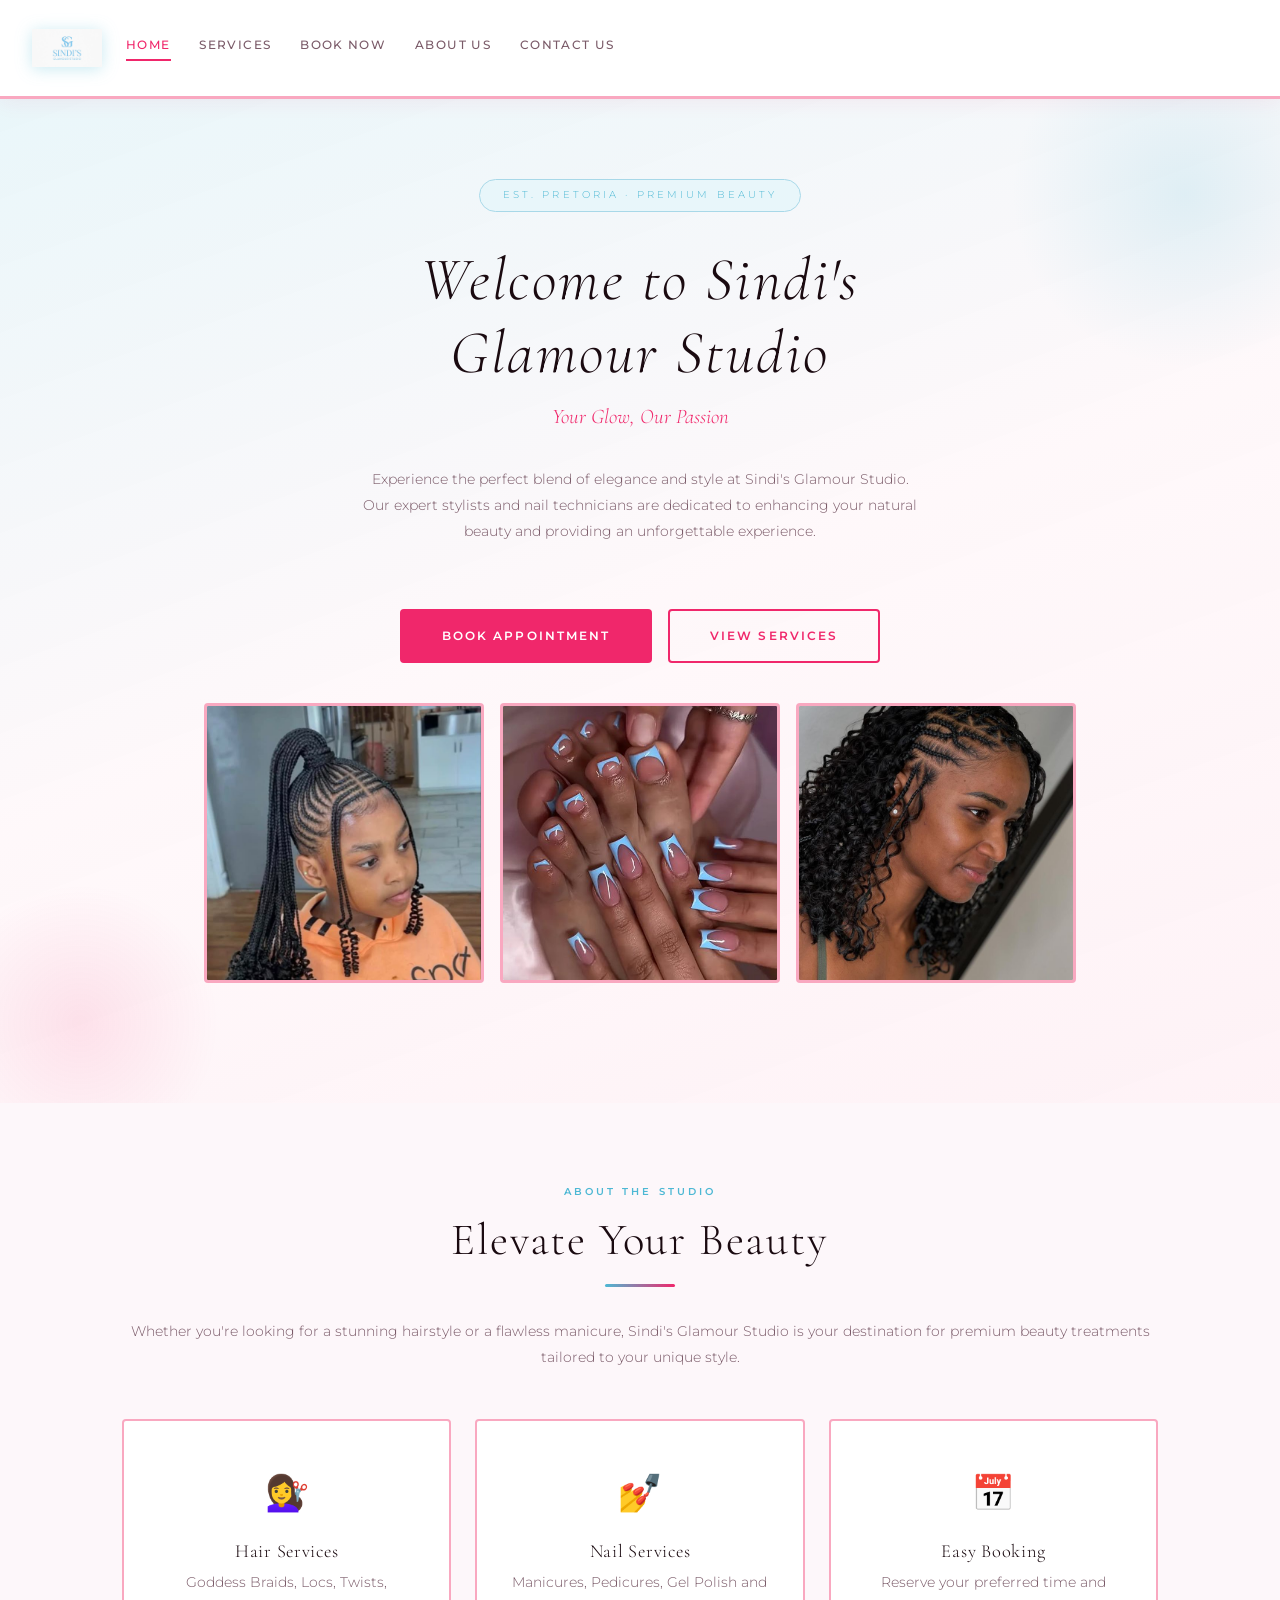
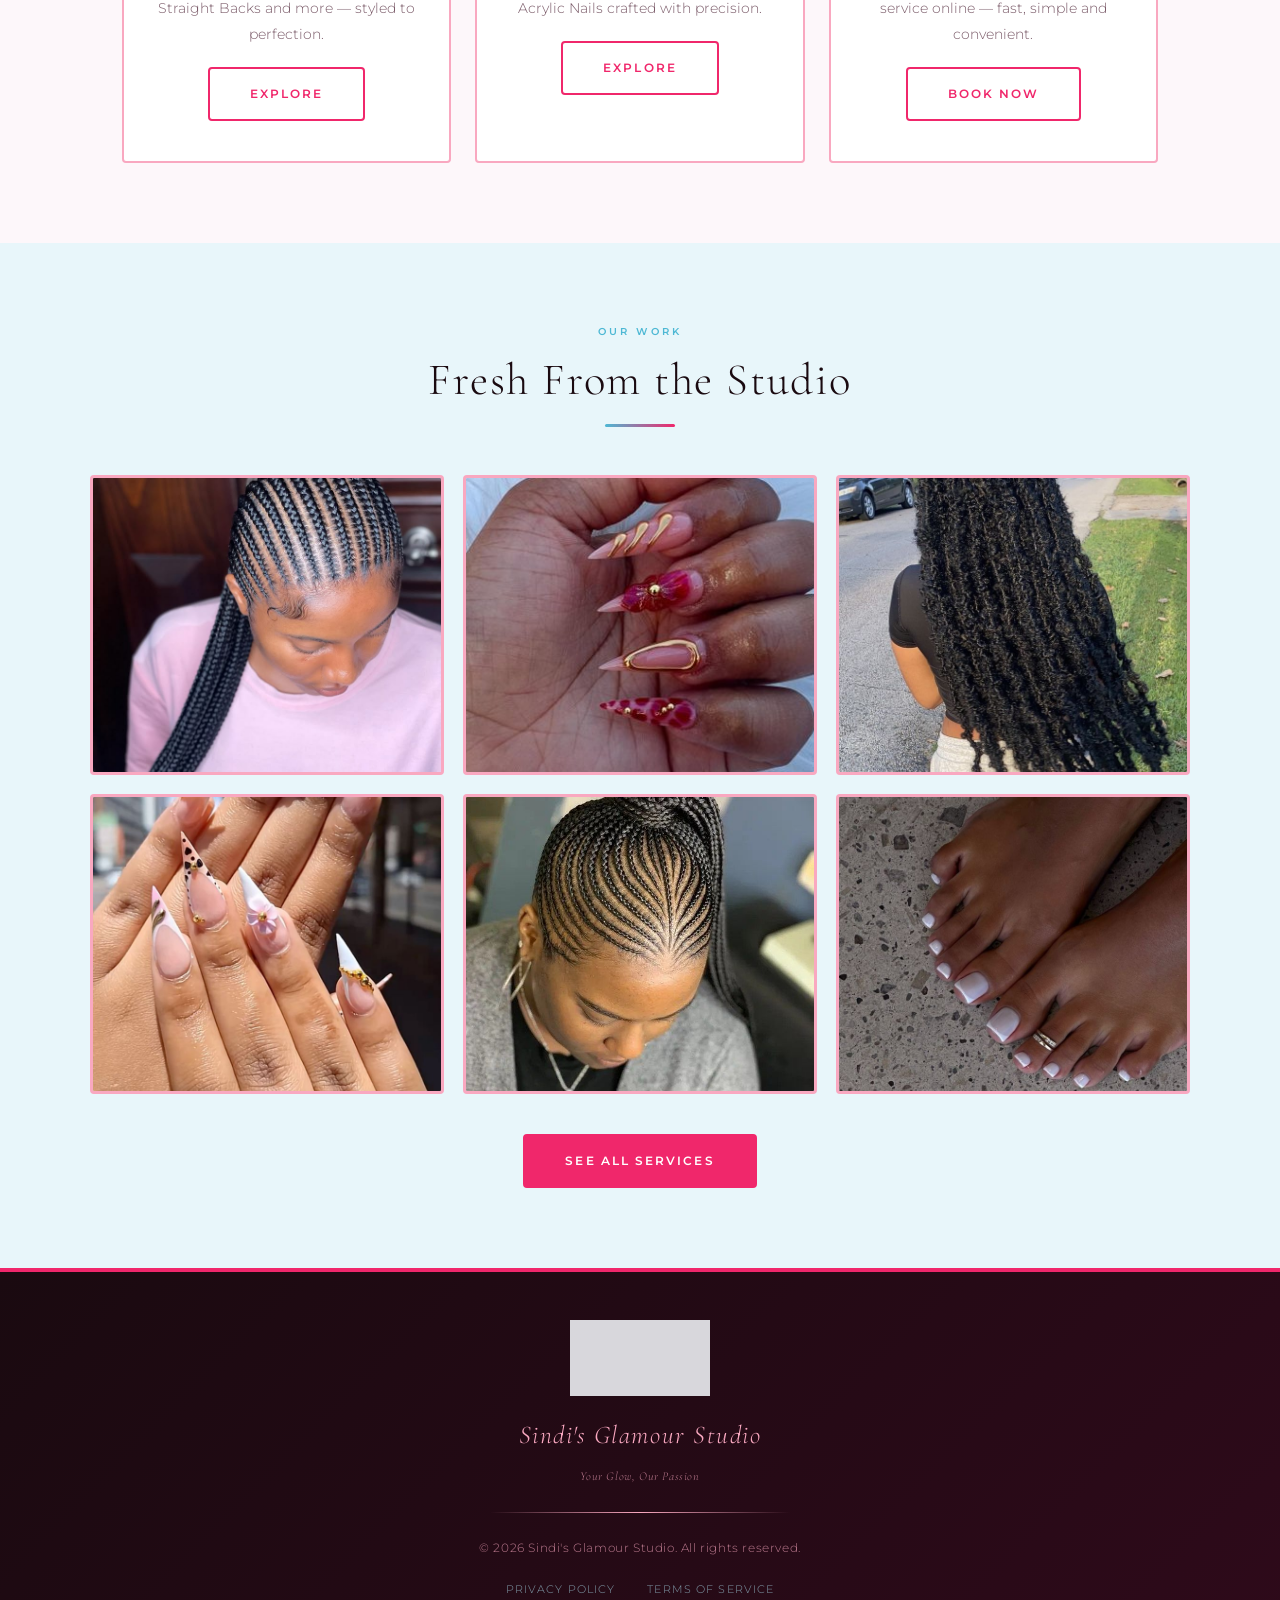
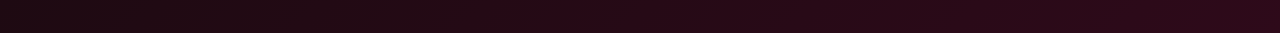
==== commit 11e4db41: "i m committing all the addittional information like the javascript link to my index.html file" ====
--- a/index.html
+++ b/index.html
@@ -5,7 +5,11 @@
   <meta name="viewport" content="width=device-width, initial-scale=1.0">
   <meta name="description" content="Sindi's Glamour Studio – Premium hair and nail services in Pretoria. Experience elegance and style.">
   <title>Sindi's Glamour Studio – Home</title>
+ <!-- 1. LINK CSS HERE----> 
   <link rel="stylesheet" href="style.css">
+<!---2.LINK JAVASCRIPT HERE (Modern best practice)--->
+  <script src="script.js" defer></script>
+
 </head>
 <body>
 
--- a/style.css
+++ b/style.css
@@ -806,3 +806,608 @@
   .sgs-logo      { width: 130px; }
   .sgs-logo-bg   { width: 130px; height: 70px; }
 }
+
+/* ══════════════════════════════════════════
+   RUBRIC IMPROVEMENTS
+   ══════════════════════════════════════════ */
+
+/* ── 1. DEFAULT STYLE CODE: Consistently apply font-family, font-size, colour scheme ── */
+
+/* Ensure all text elements explicitly inherit the brand font system */
+body, input, select, textarea, button {
+  font-family: var(--font-body);
+  font-size: 15px;
+  color: var(--text-main);
+}
+
+/* All headings explicitly branded */
+h1, h2, h3, h4, h5, h6 {
+  font-family: var(--font-display);
+  color: var(--dark);
+}
+
+/* Paragraphs consistent */
+p {
+  font-family: var(--font-body);
+  font-size: 0.9rem;
+  color: var(--text-muted);
+  line-height: 1.8;
+}
+
+/* Ensure labels, list items, spans inherit brand font */
+label, li, span, td, th, caption, figcaption, legend {
+  font-family: var(--font-body);
+  color: var(--text-main);
+}
+
+/* Default link colour is consistently hot-pink */
+a {
+  color: var(--hot-pink);
+  font-family: var(--font-body);
+}
+
+/* ── 2. PSEUDO-CLASSES: Comprehensive interactive states ── */
+
+/* Nav links — active state already exists, add :focus */
+nav a:focus {
+  outline: 2px solid var(--sky-blue);
+  outline-offset: 3px;
+  color: var(--hot-pink);
+}
+
+/* Visited nav links */
+nav a:visited {
+  color: var(--text-muted);
+}
+
+/* Buttons — add :focus and :active states */
+.btn:focus {
+  outline: 2px solid var(--hot-pink);
+  outline-offset: 3px;
+  box-shadow: 0 0 0 4px rgba(240,39,107,0.15);
+}
+
+.btn:active {
+  transform: scale(0.97);
+  box-shadow: none;
+}
+
+.btn-solid:focus {
+  outline: 2px solid var(--pink-dark);
+  outline-offset: 3px;
+}
+
+.btn-blue:focus {
+  outline: 2px solid var(--blue-dark);
+  outline-offset: 3px;
+}
+
+/* Service cards — :focus for keyboard navigation */
+.service-card:focus-within {
+  border-color: var(--hot-pink);
+  box-shadow: var(--shadow);
+}
+
+/* Contact cards — :focus */
+.contact-card:focus-within {
+  border-color: var(--sky-blue);
+  box-shadow: 0 12px 30px rgba(77,184,212,0.25);
+}
+
+/* About blocks — :hover */
+.about-block:hover {
+  border-left-color: var(--hot-pink);
+  box-shadow: 0 4px 20px rgba(240,39,107,0.08);
+  transition: border-left-color var(--transition), box-shadow var(--transition);
+}
+
+/* Footer links — :visited and :active */
+footer ul li a:visited {
+  color: rgba(168,216,232,0.5);
+}
+
+footer ul li a:active {
+  color: var(--light-pink);
+}
+
+footer ul li a:focus {
+  outline: 2px solid var(--sky-blue);
+  outline-offset: 2px;
+}
+
+/* Form inputs — :hover state */
+input:hover, select:hover, textarea:hover {
+  border-color: var(--sky-blue);
+}
+
+/* Input :disabled state */
+input:disabled, select:disabled, textarea:disabled {
+  opacity: 0.5;
+  cursor: not-allowed;
+}
+
+/* Links :active state */
+a:active {
+  color: var(--pink-dark);
+}
+
+a:visited {
+  color: var(--hot-pink);
+}
+
+/* Image hover in about/page sections */
+.img-grid img:focus {
+  border-color: var(--hot-pink);
+  outline: none;
+  box-shadow: var(--shadow);
+}
+
+/* Hero images :focus */
+.hero-images img:focus {
+  border-color: var(--hot-pink);
+  outline: none;
+}
+
+/* ── 3. DECORATION & COLOUR: More consistent decorative elements ── */
+
+/* Ensure section labels always get sky-blue */
+.section-label {
+  color: var(--sky-blue);
+}
+
+/* Consistent top accent on contact cards */
+.contact-card {
+  position: relative;
+  overflow: hidden;
+}
+
+.contact-card::before {
+  content: '';
+  position: absolute;
+  top: 0;
+  left: 0;
+  right: 0;
+  height: 3px;
+  background: linear-gradient(90deg, var(--sky-blue), var(--light-blue));
+  transform: scaleX(0);
+  transition: transform 0.4s ease;
+}
+
+.contact-card:hover::before {
+  transform: scaleX(1);
+}
+
+/* Consistent bottom accent on about-blocks */
+.about-block {
+  position: relative;
+}
+
+.about-block::after {
+  content: '';
+  display: block;
+  width: 40px;
+  height: 2px;
+  background: linear-gradient(90deg, var(--sky-blue), var(--hot-pink));
+  margin-top: 1.2rem;
+  border-radius: 2px;
+}
+
+/* Team block decorative gradient border */
+.team-block {
+  border-top: 3px solid var(--hot-pink);
+}
+
+/* Page hero decorative bottom line */
+.page-hero {
+  border-bottom: 4px solid transparent;
+  border-image: linear-gradient(90deg, var(--sky-blue), var(--hot-pink)) 1;
+}
+
+/* Consistent footer decoration */
+footer .footer-brand {
+  letter-spacing: 0.06em;
+}
+
+/* ── 4. RESPONSIVE LAYOUT: Tablet breakpoint (1024px) + better layout adjustments ── */
+
+@media (max-width: 1024px) {
+  section {
+    padding: 4rem 1.5rem;
+  }
+
+  .services-grid {
+    grid-template-columns: repeat(auto-fit, minmax(200px, 1fr));
+    gap: 1.2rem;
+  }
+
+  .img-grid {
+    grid-template-columns: repeat(auto-fit, minmax(240px, 1fr));
+  }
+
+  .contact-info {
+    grid-template-columns: repeat(auto-fit, minmax(200px, 1fr));
+  }
+
+  .form-section {
+    padding: 2.5rem 2rem;
+  }
+}
+
+/* ── 5. RESPONSIVE IMAGES: Improve image adaptation at all breakpoints ── */
+
+/* Images always responsive, never overflow */
+img {
+  max-width: 100%;
+  height: auto;
+  display: block;
+}
+
+/* Hero images responsive at tablet */
+@media (max-width: 1024px) {
+  .hero-images img {
+    width: 220px;
+    height: 220px;
+    object-fit: cover;
+  }
+}
+
+/* Hero images responsive at mobile */
+@media (max-width: 768px) {
+  .hero-images {
+    gap: 0.6rem;
+  }
+
+  .hero-images img {
+    width: 130px;
+    height: 130px;
+    object-fit: cover;
+  }
+
+  .img-grid {
+    grid-template-columns: repeat(auto-fit, minmax(160px, 1fr));
+    gap: 0.8rem;
+  }
+
+  .img-grid img {
+    height: 200px;
+    width: 100%;
+    object-fit: cover;
+  }
+
+  /* Stack service grid to 1 col on small screens */
+  .services-grid {
+    grid-template-columns: 1fr;
+  }
+
+  /* Contact info stacks */
+  .contact-info {
+    grid-template-columns: 1fr;
+  }
+
+  /* Map responsive */
+  .map-container iframe {
+    height: 250px;
+  }
+
+  /* Form section full width */
+  .form-section {
+    padding: 1.5rem 1rem;
+    margin: 0;
+    border-radius: 0;
+    border-left: none;
+    border-right: none;
+  }
+
+  /* Page hero smaller on mobile */
+  .page-hero {
+    padding: 2.5rem 1.2rem 2rem;
+  }
+
+  /* Footer nav wraps nicely */
+  footer ul {
+    flex-wrap: wrap;
+    gap: 1rem;
+  }
+}
+
+/* Very small screens (< 400px) */
+@media (max-width: 400px) {
+  .hero-images img {
+    width: 110px;
+    height: 110px;
+  }
+
+  .img-grid {
+    grid-template-columns: 1fr;
+  }
+
+  .img-grid img {
+    height: 220px;
+  }
+
+  h1 { font-size: 1.8rem; }
+  h2 { font-size: 1.4rem; }
+
+  nav {
+    gap: 0.5rem;
+  }
+
+  nav a {
+    font-size: 0.65rem;
+  }
+}
+
+/* ── Gallery section (replaces inline style on index.html) ── */
+.gallery-section {
+  background: var(--blue-pale);
+  max-width: 100%;
+  padding: 5rem 2rem;
+}
+
+.inner-wrap {
+  max-width: 1100px;
+  margin: 0 auto;
+}
+
+@media (max-width: 768px) {
+  .gallery-section {
+    padding: 3rem 1.2rem;
+  }
+}
+
+/* ══════════════════════════════════════════════════════════
+   JS-POWERED COMPONENTS
+   ══════════════════════════════════════════════════════════ */
+
+/* ── Mobile nav toggle button ── */
+.nav-toggle {
+  display: none;
+  background: none;
+  border: 2px solid var(--hot-pink);
+  color: var(--hot-pink);
+  font-size: 1.4rem;
+  width: 42px;
+  height: 42px;
+  border-radius: var(--radius);
+  cursor: pointer;
+  transition: all var(--transition);
+  line-height: 1;
+}
+.nav-toggle:hover { background: var(--hot-pink); color: var(--white); }
+
+@media (max-width: 768px) {
+  .nav-toggle { display: flex; align-items: center; justify-content: center; }
+
+  nav {
+    display: none;
+    flex-direction: column;
+    width: 100%;
+    background: var(--white);
+    border-top: 2px solid var(--light-pink);
+    padding: 1rem 0;
+    gap: 0;
+  }
+  nav.nav-open { display: flex; }
+  nav a {
+    padding: 0.7rem 1.5rem;
+    border-bottom: 1px solid var(--mid);
+    border-bottom-color: var(--hot-pink);
+    width: 100%;
+    text-align: left;
+  }
+  nav a:last-child { border-bottom: none; }
+}
+
+/* ── Scroll reveal animation ── */
+.reveal {
+  opacity: 0;
+  transform: translateY(28px);
+  transition: opacity 0.6s ease, transform 0.6s ease;
+}
+.revealed {
+  opacity: 1;
+  transform: translateY(0);
+}
+
+/* ── Lightbox ── */
+#lightbox {
+  display: none;
+  position: fixed;
+  inset: 0;
+  background: rgba(10,0,5,0.93);
+  z-index: 9999;
+  align-items: center;
+  justify-content: center;
+  flex-direction: column;
+  gap: 1rem;
+  padding: 1rem;
+  outline: none;
+}
+#lightbox.lb-open { display: flex; }
+
+.lb-img {
+  max-width: 90vw;
+  max-height: 75vh;
+  object-fit: contain;
+  border: 3px solid var(--light-pink);
+  border-radius: var(--radius);
+  box-shadow: 0 0 60px rgba(240,39,107,0.3);
+  animation: fadeUp 0.3s ease;
+}
+
+.lb-caption {
+  color: var(--light-pink);
+  font-family: var(--font-display);
+  font-size: 1rem;
+  font-style: italic;
+  text-align: center;
+}
+
+.lb-close, .lb-prev, .lb-next {
+  position: fixed;
+  background: rgba(240,39,107,0.15);
+  border: 2px solid var(--light-pink);
+  color: var(--white);
+  font-size: 1.8rem;
+  cursor: pointer;
+  border-radius: 50%;
+  width: 48px;
+  height: 48px;
+  display: flex;
+  align-items: center;
+  justify-content: center;
+  transition: background var(--transition);
+  line-height: 1;
+}
+.lb-close:hover, .lb-prev:hover, .lb-next:hover { background: var(--hot-pink); }
+.lb-close { top: 1rem; right: 1rem; font-size: 1.6rem; }
+.lb-prev  { left: 1rem;  top: 50%; transform: translateY(-50%); }
+.lb-next  { right: 1rem; top: 50%; transform: translateY(-50%); }
+
+/* ── Accordion ── */
+.accordion {
+  border: 2px solid var(--light-pink);
+  border-radius: var(--radius);
+  margin-bottom: 0.8rem;
+  overflow: hidden;
+  transition: box-shadow var(--transition);
+}
+.accordion-open { box-shadow: var(--shadow); }
+.accordion-header {
+  width: 100%;
+  background: var(--white);
+  border: none;
+  padding: 1.1rem 1.5rem;
+  font-family: var(--font-display);
+  font-size: 1.1rem;
+  font-weight: 400;
+  color: var(--dark);
+  text-align: left;
+  cursor: pointer;
+  display: flex;
+  justify-content: space-between;
+  align-items: center;
+  transition: background var(--transition);
+}
+.accordion-header:hover { background: var(--blue-pale); }
+.accordion-header::after {
+  content: "+";
+  font-size: 1.4rem;
+  color: var(--hot-pink);
+  transition: transform var(--transition);
+}
+.accordion-open .accordion-header::after { transform: rotate(45deg); }
+.accordion-body {
+  padding: 1.2rem 1.5rem;
+  background: var(--bg);
+  font-size: 0.9rem;
+  color: var(--text-muted);
+  border-top: 1px solid var(--light-pink);
+  animation: fadeUp 0.3s ease;
+}
+
+/* ── Tabs ── */
+.tab-bar {
+  display: flex;
+  gap: 0.5rem;
+  margin-bottom: 2rem;
+  border-bottom: 2px solid var(--light-pink);
+  flex-wrap: wrap;
+}
+.tab-btn {
+  background: none;
+  border: none;
+  padding: 0.7rem 1.5rem;
+  font-family: var(--font-body);
+  font-size: 0.78rem;
+  font-weight: 600;
+  letter-spacing: 0.1em;
+  text-transform: uppercase;
+  color: var(--text-muted);
+  cursor: pointer;
+  border-bottom: 3px solid transparent;
+  margin-bottom: -2px;
+  transition: all var(--transition);
+}
+.tab-btn:hover { color: var(--hot-pink); }
+.tab-btn.tab-active, .tab-btn[aria-selected="true"] {
+  color: var(--hot-pink);
+  border-bottom-color: var(--hot-pink);
+}
+
+/* ── Service search bar ── */
+#service-filter-bar {
+  max-width: 480px;
+  margin: 0 auto 2.5rem;
+  position: relative;
+}
+#service-search {
+  width: 100%;
+  padding: 0.85rem 1rem 0.85rem 2.8rem;
+  border: 2px solid var(--light-blue);
+  border-radius: 30px;
+  font-family: var(--font-body);
+  font-size: 0.9rem;
+  background: var(--white);
+  transition: border-color var(--transition);
+  outline: none;
+}
+#service-search:focus { border-color: var(--hot-pink); }
+#service-filter-bar::before {
+  content: "🔍";
+  position: absolute;
+  left: 1rem;
+  top: 50%;
+  transform: translateY(-50%);
+  font-size: 0.9rem;
+  pointer-events: none;
+}
+
+/* ── Price preview pill ── */
+#price-preview {
+  background: var(--blue-pale);
+  border: 2px solid var(--sky-blue);
+  border-radius: 30px;
+  padding: 0.6rem 1.2rem;
+  font-size: 0.85rem;
+  color: var(--sky-blue);
+  text-align: center;
+  margin: 0.5rem 0 1rem;
+  animation: fadeUp 0.3s ease;
+}
+
+/* ── Form validation states ── */
+.field-error {
+  display: block;
+  color: var(--hot-pink);
+  font-size: 0.75rem;
+  margin-top: 0.3rem;
+  font-weight: 600;
+  animation: fadeUp 0.2s ease;
+}
+.input-error {
+  border-color: var(--hot-pink) !important;
+  box-shadow: 0 0 0 3px rgba(240,39,107,0.12) !important;
+}
+
+/* ── Reservation & Contact response boxes ── */
+#reservation-response,
+#contact-response {
+  background: linear-gradient(135deg, var(--blue-pale), var(--pink-pale));
+  border: 2px solid var(--sky-blue);
+  border-radius: var(--radius);
+  padding: 2rem;
+  margin-top: 2rem;
+  text-align: center;
+  animation: fadeUp 0.5s ease;
+}
+#reservation-response h3,
+#contact-response h3 {
+  color: var(--hot-pink);
+  margin-bottom: 1rem;
+}
+#reservation-response p,
+#contact-response p {
+  color: var(--text-main);
+  font-size: 0.95rem;
+}
